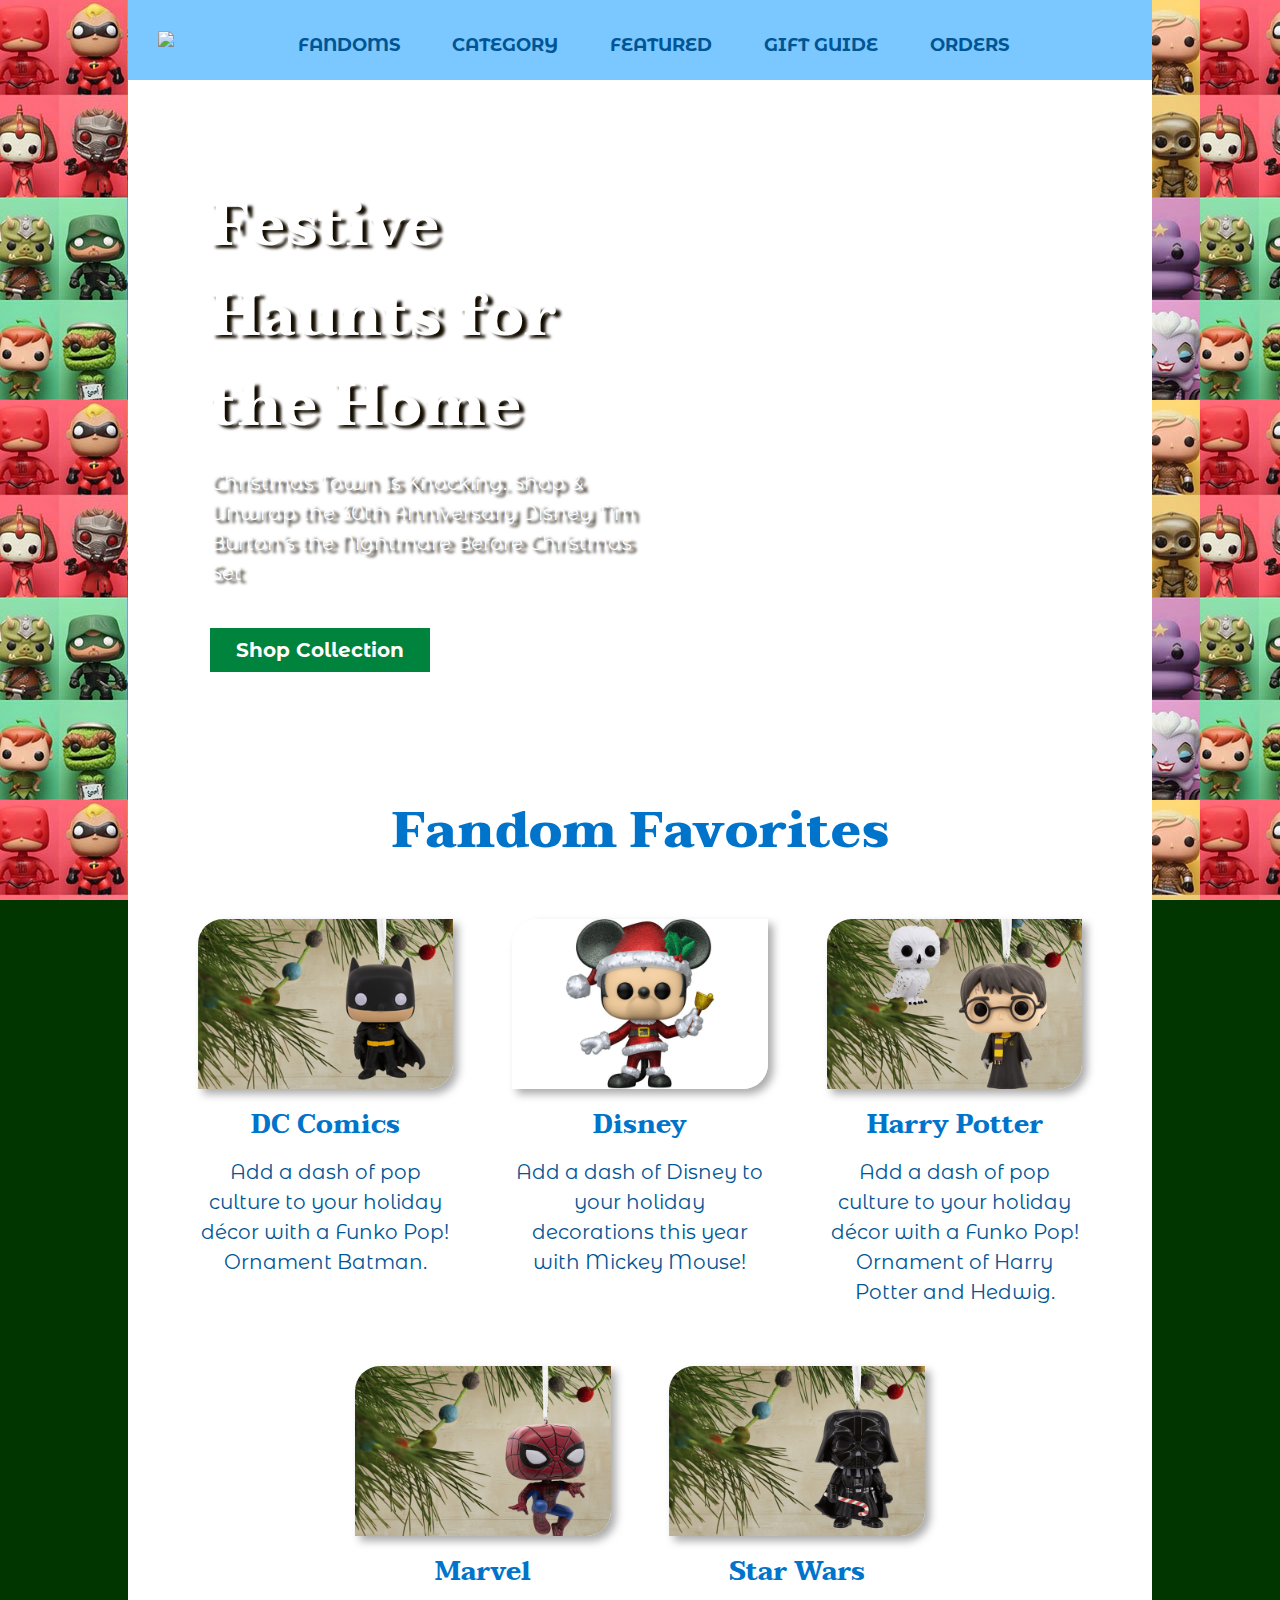
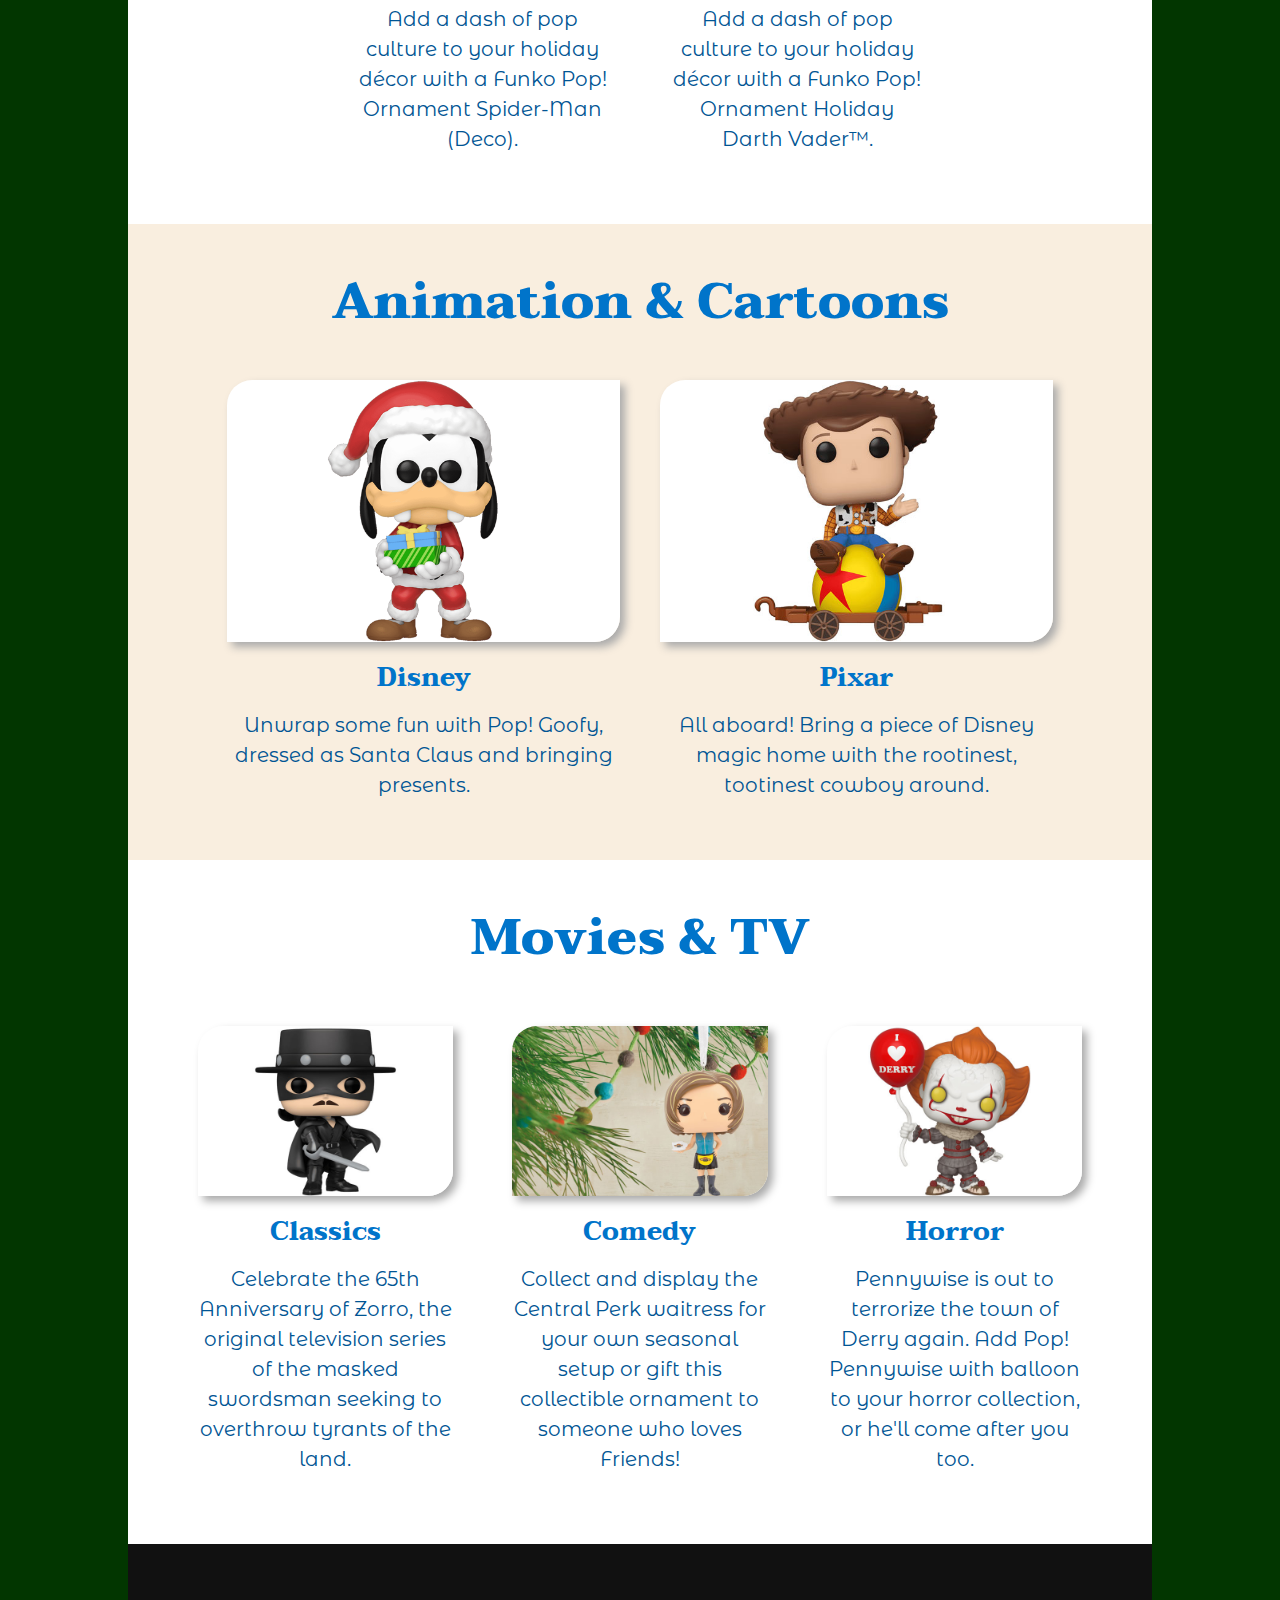
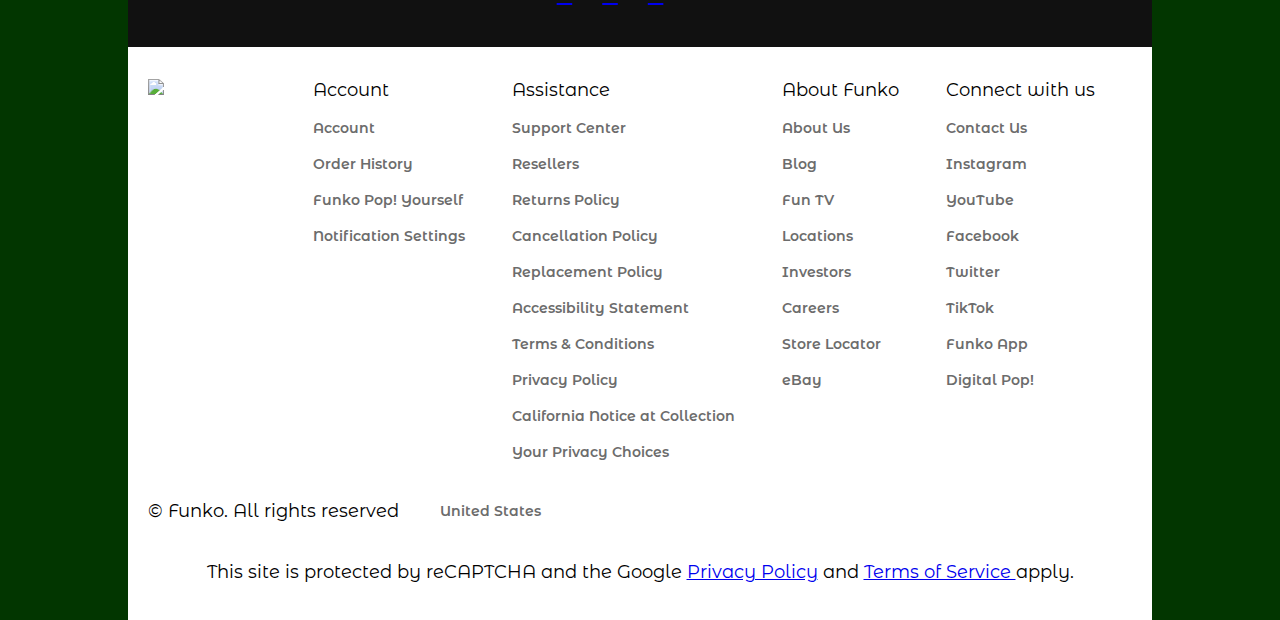
==== index.html @ 0932d0a9 "Hipervínculo N°02 - texto del footer - aplicación" ====
<!doctype html>
<html>
<head>
	<meta charset="utf-8">
	<title>EP03-Sanchez Rodriguez Raul</title>
	<link rel="stylesheet" type="text/css" href="style.css">
	<meta name="viewport" content="width=device-width,initial-scale=1">
	<link rel="preconnect" href="https://fonts.googleapis.com">
	<link rel="preconnect" href="https://fonts.gstatic.com" crossorigin>
	<link href="https://fonts.googleapis.com/css2?family=Taviraj:wght@100;200;300;400;500;600;700;800;900&display=swap" rel="stylesheet">
	<link href="https://fonts.googleapis.com/css2?family=Montserrat+Alternates:wght@100;200;300;400;500;600;700;800;900&display=swap" rel="stylesheet">
	<link rel="stylesheet" href="https://cdnjs.cloudflare.com/ajax/libs/font-awesome/4.7.0/css/font-awesome.min.css">
	<script src="https://kit.fontawesome.com/33e3caf9b6.js" crossorigin="anonymous"></script>
</head>
<body>
	<header>
		<a href="./index.html">	<img src="./img-ep03-editadas/logo-funko-blue-2.png"></a>
		<div class="topnav" id="myTopnav">
			<a href="index.html" class="enlace-header-options">Fandoms</a>
			<a href="carta.html" class="enlace-header-options">Category</a>
			<a href="servicios.html" class="enlace-header-options">Featured</a>
			<a href="nosotros.html" class="enlace-header-options">Gift Guide</a>
			<a href="contacto.html" class="enlace-header-options">Orders</a>
			<a href="javascript:void(0);" class="icon" onclick="myFunction()">
		    	<i class="fa fa-bars"></i>
			</a>
		</div>
	</header>
	<main>
		<section id="marketing-space">			
		</section>
		
		<section id="intro">
			<h1>Festive Haunts for the Home</h1>
			<p class="p-content">
				Christmas Town Is Knocking. Shop & Unwrap the 30th Anniversary Disney Tim Burton’s the Nightmare Before Christmas Set
			</p>
			<a href="#" class="boton">Shop Collection</a>
		</section>

		<section>
			<h2>Fandom Favorites</h2>
			<div class="container-01">
				<div>
					<img src="img-ep03-editadas/fandom-img-01.jpg">
					<a href="#" class="enlace-subtitulo"> 
						<h3>DC Comics</h3>
					</a>
					<p class="p-content">Add a dash of pop culture to your holiday décor with a Funko Pop! Ornament Batman.</p>
				</div>
				
				<div>
					<img src="img-ep03-editadas/fandom-img-02.jpg">
					<a href="#" class="enlace-subtitulo">
						<h3>Disney</h3>
					</a>
					<p class="p-content">Add a dash of Disney to your holiday decorations this year with Mickey Mouse!</p>
				</div>
				<div>
					<img src="img-ep03-editadas/fandom-img-03.jpg">
					<a href="#" class="enlace-subtitulo">
						<h3>Harry Potter</h3>
					</a>
					<p class="p-content">Add a dash of pop culture to your holiday décor with a Funko Pop! Ornament of Harry Potter and Hedwig.</p>
				</div>
				<div>
					<img src="img-ep03-editadas/fandom-img-04.jpg">
					<a href="#" class="enlace-subtitulo">
						<h3>Marvel</h3>
					</a>
					<p class="p-content">Add a dash of pop culture to your holiday décor with a Funko Pop! Ornament Spider-Man (Deco). </p>
				</div>
				<div>
					<img src="img-ep03-editadas/fandom-img-05.jpg">
					<a href="#" class="enlace-subtitulo">
						<h3>Star Wars</h3>
					</a>
					<p class="p-content">Add a dash of pop culture to your holiday décor with a Funko Pop! Ornament Holiday Darth Vader™. </p>
				</div>
			</div>
		</section>
		<section style="background: #F9EEDF;">
			<h2>Animation & Cartoons</h2>
			<div class="container-02">
				<div>
					<img src="img-ep03-editadas/fandom-img-06.png">
					<a href="#" class="enlace-subtitulo">
						<h3>Disney</h3>
					</a>
					<p class="p-content">Unwrap some fun with Pop! Goofy, dressed as Santa Claus and bringing presents.</p>
				</div>
				<div>
					<img src="img-ep03-editadas/fandom-img-07.jpg">
					<a href="#" class="enlace-subtitulo">
						<h3>Pixar</h3>
					</a>
					<p class="p-content">All aboard! Bring a piece of Disney magic home with the rootinest, tootinest cowboy around.</p>
				</div>
			</div>
		</section>
		<section>
			<h2>Movies & TV</h2>
			<div class="container-01">
				<div>
					<img src="img-ep03-editadas/fandom-img-08.jpg">
					<a href="#" class="enlace-subtitulo">
						<h3>Classics</h3>
					</a>
					<p class="p-content">Celebrate the 65th Anniversary of Zorro, the original television series of the masked swordsman seeking to overthrow tyrants of the land.</p>
				</div>
				<div>
					<img src="img-ep03-editadas/fandom-img-09.jpg">
					<a href="#" class="enlace-subtitulo">
						<h3>Comedy</h3>
					</a>
					<p class="p-content">Collect and display the Central Perk waitress for your own seasonal setup or gift this collectible ornament to someone who loves Friends!</p>
				</div>
				<div>
					<img src="img-ep03-editadas/fandom-img-10.jpg">
					<a href="#" class="enlace-subtitulo">
						<h3>Horror</h3>
					</a>
					<p class="p-content">Pennywise is out to terrorize the town of Derry again. Add Pop! Pennywise with balloon to your horror collection, or he'll come after you too.</p>
				</div>
			</div>
		</section>
	</main>
	<i class="fa-brands fa-square-whatsapp fa-2xl enlace-icono" style="color: #0affa1;"></i>

	<footer>
		<section id="footer-up">
			<div>
				<a href="#">
					<i class="fa-brands fa-instagram"></i>
				</a>
				<a href="#">
					<i class="fa-brands fa-youtube"></i>
				</a>
				<a href="#">
					<i class="fa-brands fa-facebook-f"></i>
				</a>
				<a href="#">
					<i class="fa-brands fa-x-twitter"></i>
				</a>
				<a href="#">
					<i class="fa-brands fa-tiktok"></i>
				</a>
			</div>
		</section>

		<section id="footer-down">
			<div id="footer-down-one">
				<a href="./index.html">	<img src="./img-ep03-editadas/logo-funko-blue-2.png"></a>
			</div>

			<div id="footer-down-two">
				<div>
					<p>Account</p>
					<a href="#" class="enlace-footer">Account</a>
					<a href="#" class="enlace-footer">Order History</a>
					<a href="#" class="enlace-footer">Funko Pop! Yourself</a>
					<a href="#" class="enlace-footer">Notification Settings</a>
				</div>
				<div>
					<p>Assistance</p>
					<a href="#" class="enlace-footer">Support Center</a>
					<a href="#" class="enlace-footer">Resellers</a>
					<a href="#" class="enlace-footer">Returns Policy</a>
					<a href="#" class="enlace-footer">Cancellation Policy</a>
					<a href="#" class="enlace-footer">Replacement Policy</a>
					<a href="#" class="enlace-footer">Accessibility Statement</a>
					<a href="#" class="enlace-footer">Terms & Conditions</a>
					<a href="#" class="enlace-footer">Privacy Policy</a>
					<a href="#" class="enlace-footer">California Notice at Collection</a>
					<a href="#" class="enlace-footer">Your Privacy Choices</a>
				</div>
				<div>
					<p>About Funko</p>
					<a href="#" class="enlace-footer">About Us</a>
					<a href="#" class="enlace-footer">Blog</a>
					<a href="#" class="enlace-footer">Fun TV</a>
					<a href="#" class="enlace-footer">Locations</a>
					<a href="#" class="enlace-footer">Investors</a>
					<a href="#" class="enlace-footer">Careers</a>
					<a href="#" class="enlace-footer">Store Locator</a>
					<a href="#" class="enlace-footer">eBay</a>
				</div>
				<div>
					<p>Connect with us</p>
					<a href="#" class="enlace-footer">Contact Us</a>
					<a href="#" class="enlace-footer">Instagram</a>
					<a href="#" class="enlace-footer">YouTube</a>
					<a href="#" class="enlace-footer">Facebook</a>
					<a href="#" class="enlace-footer">Twitter</a>
					<a href="#" class="enlace-footer">TikTok</a>
					<a href="#" class="enlace-footer">Funko App</a>
					<a href="#" class="enlace-footer">Digital Pop!</a>
				</div>
			</div>

			<div id="footer-down-three">
				<p>© Funko. All rights reserved</p>
				<div>
					<i class="fa-solid fa-globe"></i>
					<a href="#" class="enlace-footer">United States</a>
				</div>
			</div>

			<div id="footer-down-four">
				<p>This site is protected by reCAPTCHA and the Google 
					<a href="#">Privacy Policy</a>
					 and 
					 <a href="#">Terms of Service </a>
					 apply.</p>
			</div>	
		</section>
	</footer>

	<!-- JS PARA MENU SUPERIOR -->
	<script type="text/javascript">
		function myFunction() {
  			var x = document.getElementById("myTopnav");
  			if (x.className === "topnav") {
    			x.className += " responsive";
  			} else {
    		x.className = "topnav";
  			}
		}
	</script>
</body>
</html>
---- style.css ----
/* == VARIABLES COLORES == */
:root {
	--main-color:#0074CA;
	--main-color-light:#7BC7FF;
	--main-color-hard:#005594;
	--secondary-color:#fff;
	--tertiary-color:#111111;
	--gray-color-light:#F3F3F7;
	--gray-color-hard:#6C6C6C;
}

* {
	margin: 0;
	padding: 0;
}
body {
	background: url(./img-ep03-editadas/back-3.jpg) #023600 fixed;
}

/* == ESTRUCTURA == */
header {
	width: 80%;
	height: auto;
	margin: 0 auto;
	/*padding: 1% 0;*/
	background-color:var(--main-color-light);
	/*display: flex;
	flex-direction: row;
	justify-content: space-between;
	align-items: center;*/
	display: grid;
	grid-template-columns: repeat(3,auto);
	grid-auto-rows: 80px;
	position: sticky;
	top: 0;
	z-index: 1000;
}
header img { 
	width: 130px;
}

header>a{ 
	margin: 1% 30px;
	align-self: center;
}
main {
	width: 80%;
	height: 100%;
	overflow: hidden;
	margin: 0 auto;
	background-color: #FFFFFF;
}

/* == FOOTER == */

footer {
	width: 80%;
	height: auto;
	margin: 0 auto;
	/*padding: 1% 0;*/
	background-color: #201500;
	display: grid;
	grid-template-columns: auto;
	grid-template-rows: repeat(2,auto);
}

footer section:nth-child(2) img{
	width: 150px;
}

#footer-up{
	width: 100%;
	background: var(--tertiary-color);
	display: flex;
	justify-content: center;
	padding: 40px 0;
	box-sizing: border-box;
}

#footer-up div{
	display: flex;
	column-gap: 30px;
}

#footer-down{
	box-sizing: border-box;
	width: 100%;
	padding: 30px 20px 35px;
	display: grid;
	grid-template-columns: repeat(2, auto);
	grid-template-rows: repeat(3, auto);
	grid-template-areas: 
		"footer-up-left 			footer-up-right"
		"footer-middle 				footer-middle"
		"footer-down	 			footer-down"
	;
	row-gap: 35px;
}

#footer-down-one{
	grid-area: footer-up-left;
}

#footer-down-two{
	grid-area: footer-up-right;
	display: grid;
	grid-template-columns: repeat(4, auto);
	column-gap: 10px;
}

#footer-down-three{
	grid-area: footer-middle ;
	display: flex;
	column-gap: 20px;
}

#footer-down-four{
	grid-area: footer-down;
	display: flex;
	justify-content: center;
}

#footer-down-two >  div{
	display: flex;
	flex-direction: column;
	align-items: flex-start;
	row-gap: 15px;
}

#footer-down-three > div{
	display: flex;
	column-gap: 5px;
	align-items: center;
}


/* == FIN DEL FOOTER == */


section {
	width: 96%;
	height: 100%;
	overflow: hidden;
	margin: 0 auto;
	background-color: #FFFFFF;
	padding: 4% 2%;
}
section h2 {
	margin-bottom: 20px;
	text-align: center;
}
section h3 {
	text-align: center;
	margin: 12px 0;

}
section p {
	text-align: center;
	font-size: 0.9rem;
	line-height: 1.3rem;
}

#marketing-space{
	padding: 30px;
}

/* ==  MENU SUPERIOR == */
	/* Add a black background color to the top navigation */
	.topnav {
		overflow: hidden;
		margin: 0 30px;
		display: flex;
		column-gap: 20px;
	}
	/* Style the links inside the navigation bar */
	
	/*
	.topnav a {
		float: left;
		display: block;
		color: rgb(56, 56, 66);
		font-family: 'Montserrat Alternates', sans-serif;
		font-weight: 700;
		text-align: center;
		padding: 14px 16px;
		text-decoration: none;
		font-size: 0.9rem;
	}
	*/
	/* Change the color of links on hover */
	/*
	.topnav a:hover {
		color: #7a5000;
	}*/

	/* Add an active class to highlight the current page */
	.topnav a.active {
		background-color: #04AA6D;
		color: white;
	}
	/* Hide the link that should open and close the topnav on small screens */
	.topnav .icon {
		display: none;
	}
	/* When the screen is less than 768 pixels wide, hide all links, except for the first one ("Home"). Show the link that contains should open and close the topnav (.icon) */
	@media screen and (max-width: 768px) {
		.topnav {
			width: 100%;
			background-color: #d6be77;
		}
		.topnav a:not(:first-child) {
	  		display: none;
		}
		.topnav a.icon {
	    	float: right;
	    	display: block;
	  	}
	}
	/* The "responsive" class is added to the topnav with JavaScript when the user clicks on the icon. This class makes the topnav look good on small screens (display the links vertically instead of horizontally) */
	@media screen and (max-width: 768px) {
		.topnav.responsive {
	  		position: relative;
	  	}
	  	.topnav.responsive a.icon {
	    	position: absolute;
	    	right: 0;
	    	top: 0;
	  	}
	  	.topnav.responsive a {
	    	float: none;
	    	display: block;
	    	text-align: left;
	  	}
	}
/* == FIN DE MENU SUPERIOR == */

/* == HIPERVÍNCULOS == */

.enlace-subtitulo{
	text-decoration: none;
	color: var(--main-color);
}

.enlace-subtitulo:hover{
	color: var(--tertiary-color);
	text-decoration: underline;
}

.enlace-footer{
	color: var(--gray-color-hard);
	text-decoration: none;
	font-family: 'Montserrat Alternates', sans-serif;
	font-weight: 600;
	font-size: 0.7rem;
	line-height: 1.05rem;
}

.enlace-footer:hover{
	text-decoration: underline var(--gray-color-hard);
}

.enlace-header-options{
	text-transform: uppercase;
	color: var(--main-color-hard);
	font-family: 'Montserrat Alternates', sans-serif;
	font-weight: 700;
	text-align: center;
	/*padding: 14px 16px;*/
	text-decoration: none;
	font-size: 0.9rem;
	padding: 20px 16px 24px 16px;
	align-self: end;
}

.enlace-header-options:hover{
	background-color: var(--main-color-hard);
	color:var(--secondary-color);

}




/* == SLIDE == */
#intro {
	display: flex;
	flex-direction: column;
	flex-wrap: wrap;
	justify-content: center;
	align-items: flex-start;
	background: url(./img-ep03-editadas/background-img-01.jpg) no-repeat center ;
	background-size: cover;
	padding: 4% 8%;
	min-height: 300px;
	width: 84%;
	animation-name: animacion-intro;
	animation-duration: 300ms;
	animation-timing-function: ease;
}
@keyframes animacion-intro {
	from {
		filter: opacity(0%);
		transform: translateY(-200px);
	}
	to {
		filter: opacity(100%);
		transform: translateY(0);
	}
}
#intro h1 {
	padding-bottom: 2%;
	width: 50%;
	color: #fff;
	text-shadow: 5px 3px 3px #140d00;
}
#intro p {
	text-align: left;
	width: 50%;
	color: #fff;
	text-shadow: 5px 3px 3px #140d00;
}
#fondo-titular {
	display: flex;
	flex-direction: column;
	flex-wrap: wrap;
	justify-content: center;
	align-items: flex-start;
	background: url(img-ep03-editadas/background-img-07.jpg) no-repeat center;
	background-size: cover;
	padding: 4% 8%;
	width: 84%;
}
/* == BOTONES == */
a.boton {
	color: #fff;
	background: #00833D;
	font-family: 'Montserrat Alternates', sans-serif;
	font-weight: 700;
	text-align: center;
	padding: 14px 16px;
	text-decoration: none;
	font-size: 1rem;
	display: inline-block;
	margin: 40px 0;
	padding: 10px 26px;
	transition-property: all;
	transition-duration: 300ms;
	transition-timing-function: ease;
}
a.boton:hover {
	color: #00833D;
	background: #000;
}
/* == CONTENEDORES FLEX == */
.container-01, .container-02 {
	display: flex;
	flex-direction: row;
	flex-wrap: wrap;
	justify-content: center;
	width: 100%;
	height: auto;	
}
.container-01 > div {
	width: 26%;
	margin: 2%;
	padding: 1%;
}
.container-02 > div {
	width: 40%;
	margin: 1%;
	padding: 1%;
}
/* == TIPOGRAFÍAS == */
:root {
	font-size: 20px; /* MEDIDA BASE: 20px = 1rem */
}

/*
Encabezados:
font-family: 'Taviraj', serif;

Párrafos:
font-family: 'Montserrat Alternates', sans-serif;
*/

@font-face {
	font-family: miFuente01;
	src: url(fonts/AbrilFatface-Regular.ttf);
}

h1, h2, h3{
	font-family: 'Taviraj', serif;
}

h1 {
	color: var(--main-color-light);
	font-size: 3rem;
	line-height: 4.5rem;
	text-shadow: 3px 2px 20px var(--main-color-hard);
}
h2 {
	color:var(--main-color);
	font-weight: 900;
	font-size: 2.5rem;
	line-height: 3.75rem;
}
h3 {
	font-weight: 700;
	font-size: 1.3rem;
	line-height: 1.95rem;
}


p{
	font-family: 'Montserrat Alternates', sans-serif;
}

.p-content {
	color:var(--main-color-hard);
	font-weight: 300;
	font-size: 1rem;
	line-height: 1.5rem;
	font-weight: 400;
}

.p-footer {
	color: var(--main-color-light);
	font-size: 0.8rem;
	line-height: 1.2rem;
}


/* == IMAGENES == */
.container-01 > div img, .container-02 > div img {
	width: 100%;
	box-shadow: 5px 5px 8px rgb(170, 170, 170);
	border-radius: 25px 0;
}
/* == ICONOS == */
.enlace-icono {
	position: fixed;
	bottom: 140px;
	right: 15px;
}
/* == VIDEO == */
.container-02 video {
	width: 84%;
}
.container {
	position: relative;
	overflow: hidden;
	width: 100%;
	padding-top: 56.25%; /* 16:9 Aspect Ratio (divide 9 by 16 = 0.5625) */
 }
 /* Then style the iframe to fit in the container div with full height and width */
 .responsive-iframe {
	position: absolute;
	top: 0;
	left: 0;
	bottom: 0;
	right: 0;
	width: 84%;
	height: 84%;
	border: 0;
	margin: 0 auto;
 }
/* == MEDIA QUERIES TABLET == */
@media screen and (max-width:768px) {

	header, main, footer {
		width: 100%;
	}
	footer {
		padding: 3% 0;
	}
	header {
		flex-direction: column;
		padding: 0;
	}
	header img {
		padding: 20px 0;
	}
	#intro {
		align-items: center;
		background: url(images/pexels-rachel-claire-5865282-main.jpg) no-repeat bottom center;
		padding-top: 200px;
	}
	#intro h1 {
		text-align: center;
		width: 100%;
	}
	#intro p {
		text-align: center;
		width: 80%;
	}
	.container-01 > div, .container-02 > div {
		width: 40%;
		border: none;
	}

}
/* == MEDIA QUERIES MOVILES == */
@media screen and (max-width:428px) {

	header, main, footer {
		width: 100%;
	}
	footer {
		padding: 3% 0;
	}
	header {
		flex-direction: column;
		padding: 0;
	}
	header img {
		padding: 20px 0;
	}
	.container-01, .container-02 {
		flex-direction: column;
		align-items: center;
	}
	.container-01 > div, .container-02 > div {
		width: 90%;
		border: none;
	}
	h1 {
		font-size: 2.2rem;
		line-height: 2.6rem;
		text-align: center;
	}
	h2 {
		padding: 3% 0;
		text-align: center;
		line-height: 3.2rem;
	}
	#fondo-titular {
		align-items: center;
	}

}
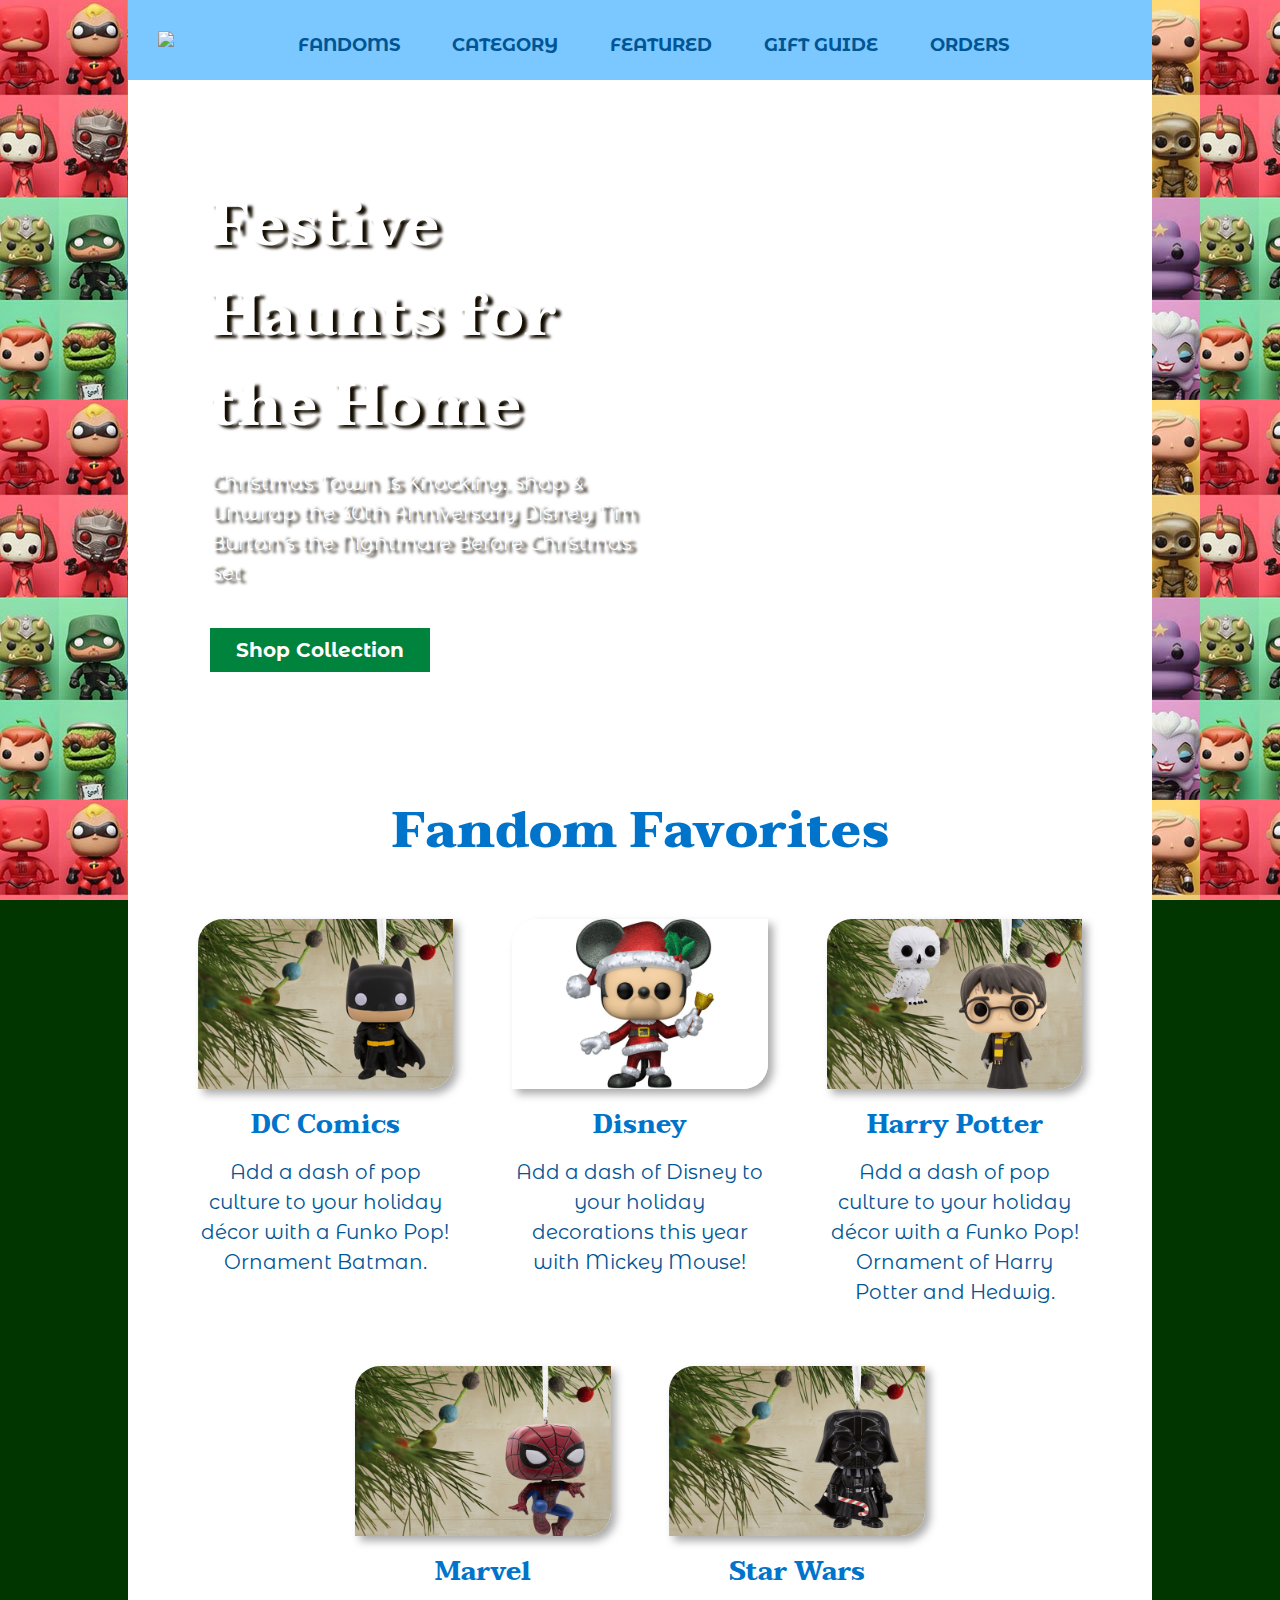
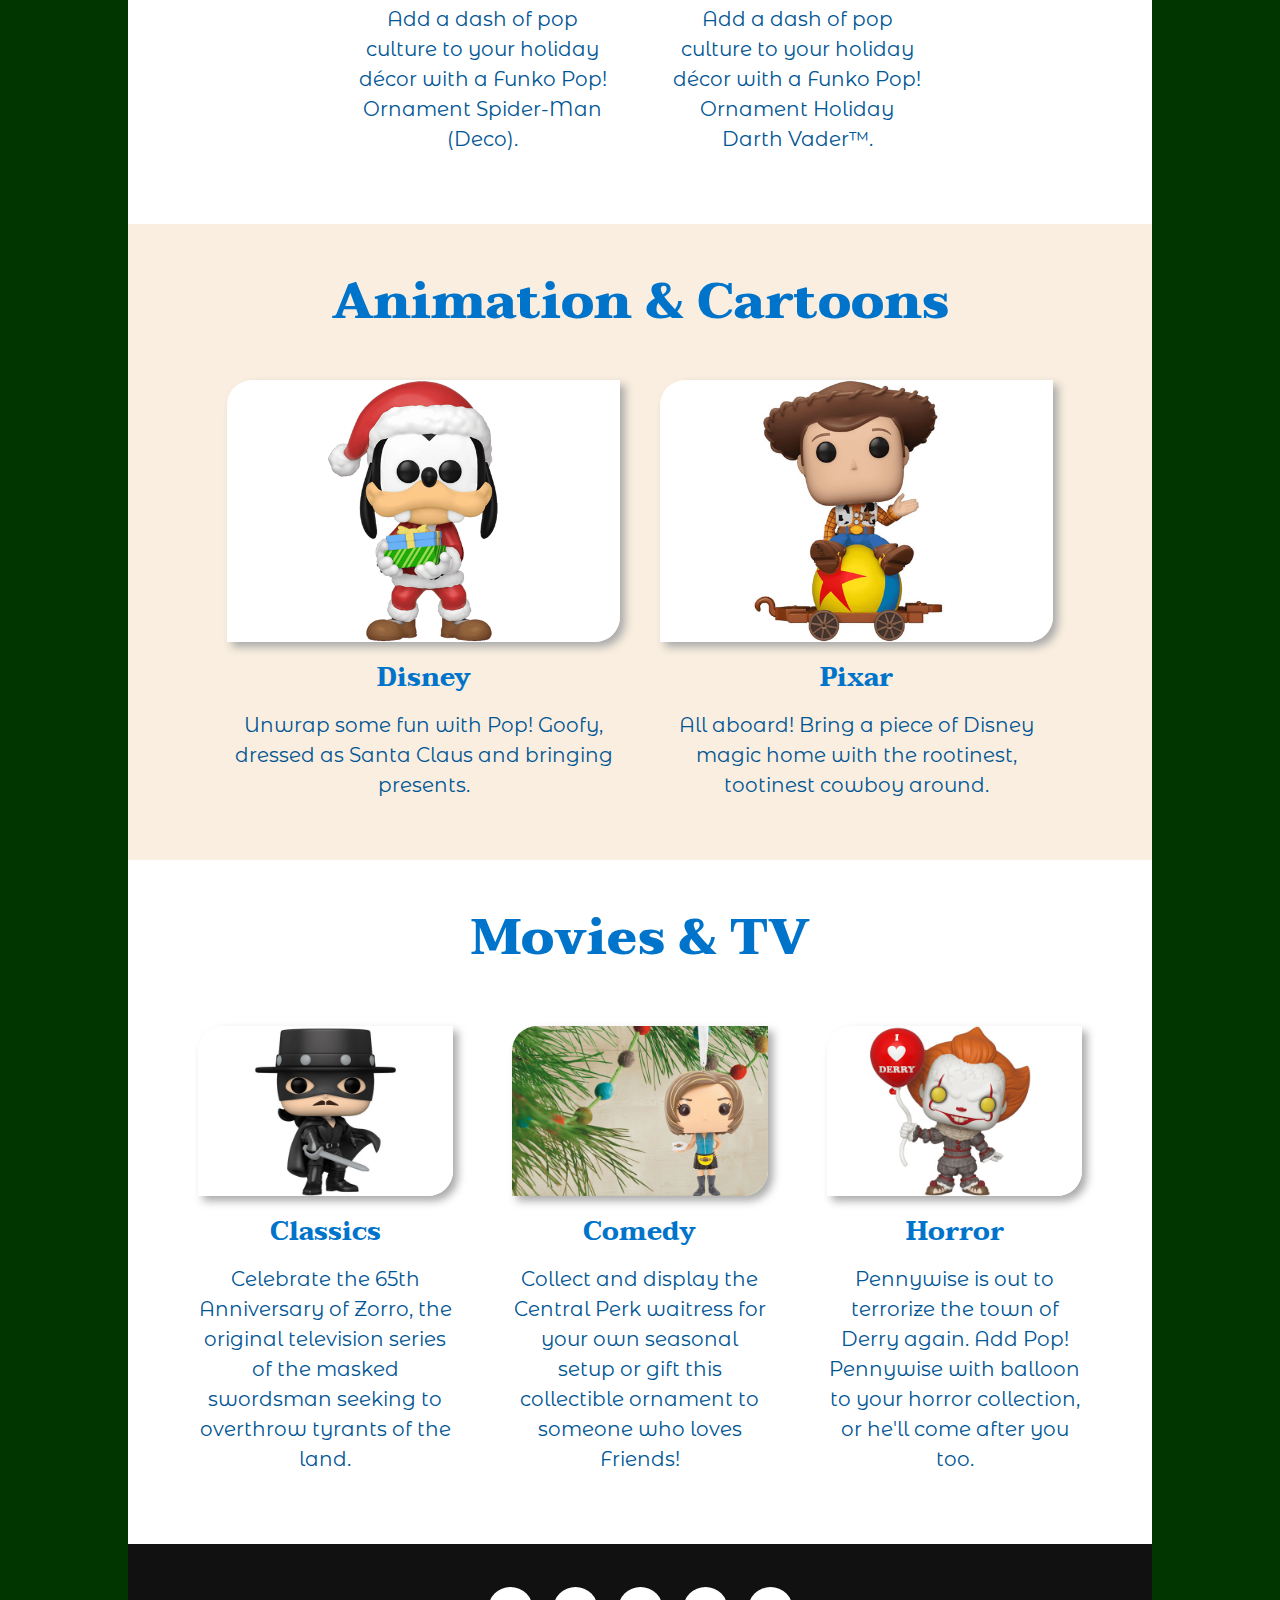
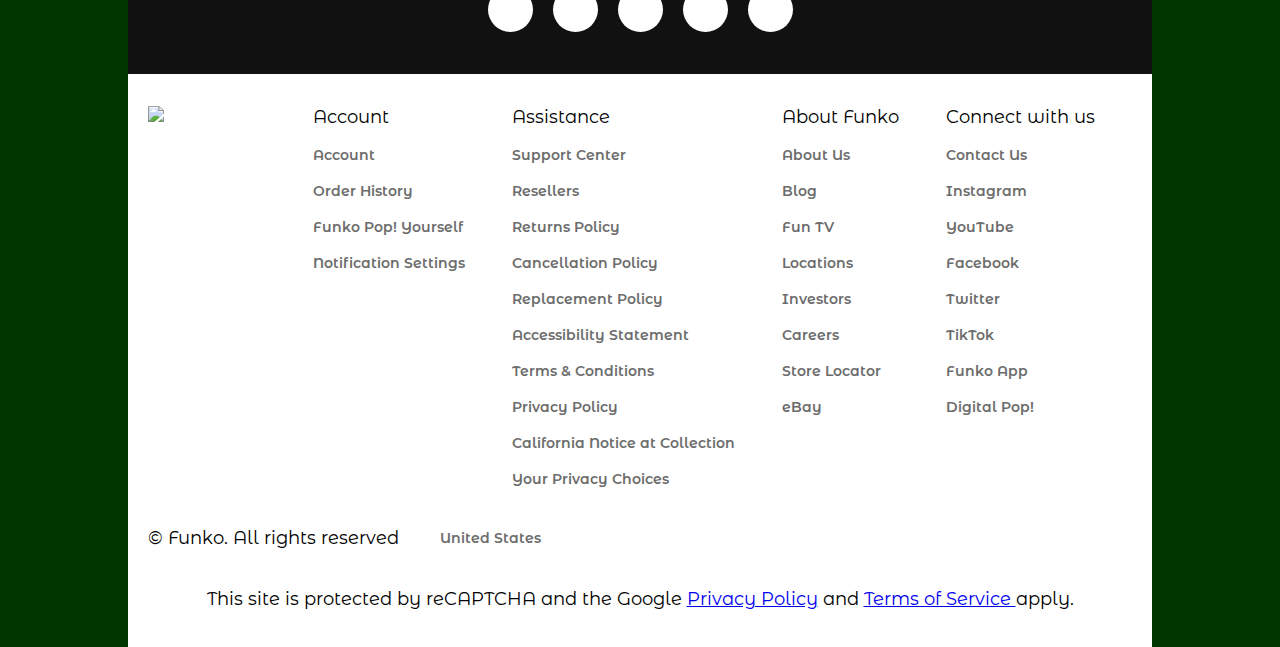
==== commit f682ae5a: "Hipervínculo N° 04 - íconos del footer" ====
--- a/index.html
+++ b/index.html
@@ -130,21 +130,35 @@
 	<footer>
 		<section id="footer-up">
 			<div>
-				<a href="#">
-					<i class="fa-brands fa-instagram"></i>
-				</a>
-				<a href="#">
-					<i class="fa-brands fa-youtube"></i>
-				</a>
-				<a href="#">
-					<i class="fa-brands fa-facebook-f"></i>
-				</a>
-				<a href="#">
-					<i class="fa-brands fa-x-twitter"></i>
-				</a>
-				<a href="#">
-					<i class="fa-brands fa-tiktok"></i>
-				</a>
+				<div>
+					<a href="#" class="enlace-icon-media">
+						<i class="fa-brands fa-instagram"></i>
+					</a>
+				</div>
+
+				<div>
+					<a href="#" class="enlace-icon-media">
+						<i class="fa-brands fa-youtube"></i>
+					</a>
+				</div>
+
+				<div>
+					<a href="#" class="enlace-icon-media">
+						<i class="fa-brands fa-facebook-f"></i>
+					</a>
+				</div>
+
+				<div>
+					<a href="#" class="enlace-icon-media">
+						<i class="fa-brands fa-x-twitter"></i>
+					</a>
+				</div>
+
+				<div>
+					<a href="#" class="enlace-icon-media">
+						<i class="fa-brands fa-tiktok"></i>
+					</a>
+				</div>
 			</div>
 		</section>
 
--- a/style.css
+++ b/style.css
@@ -78,8 +78,16 @@
 }
 
 #footer-up div{
-	display: flex;
-	column-gap: 30px;
+	box-sizing: border-box;
+	display: flex;
+	column-gap: 15px;
+}
+
+#footer-up > div > div{
+	width: 50px;
+	height: 50px;
+	justify-content: center;
+	align-items: center;
 }
 
 #footer-down{
@@ -278,6 +286,25 @@
 
 }
 
+.enlace-icon-media{
+	font-size: 1.2rem;
+	color: var(--tertiary-color);
+	background: var(--secondary-color);
+	border-radius: 50%;
+	width: 45px;
+	height: 45px;
+	display: flex;
+	text-decoration: none;
+	justify-content: center;
+	align-items: center;
+}
+
+.enlace-icon-media:hover{
+	font-size: 1.3rem;
+	color: var(--main-color);
+	width: 48px;
+	height: 48px;
+}
 
 
 
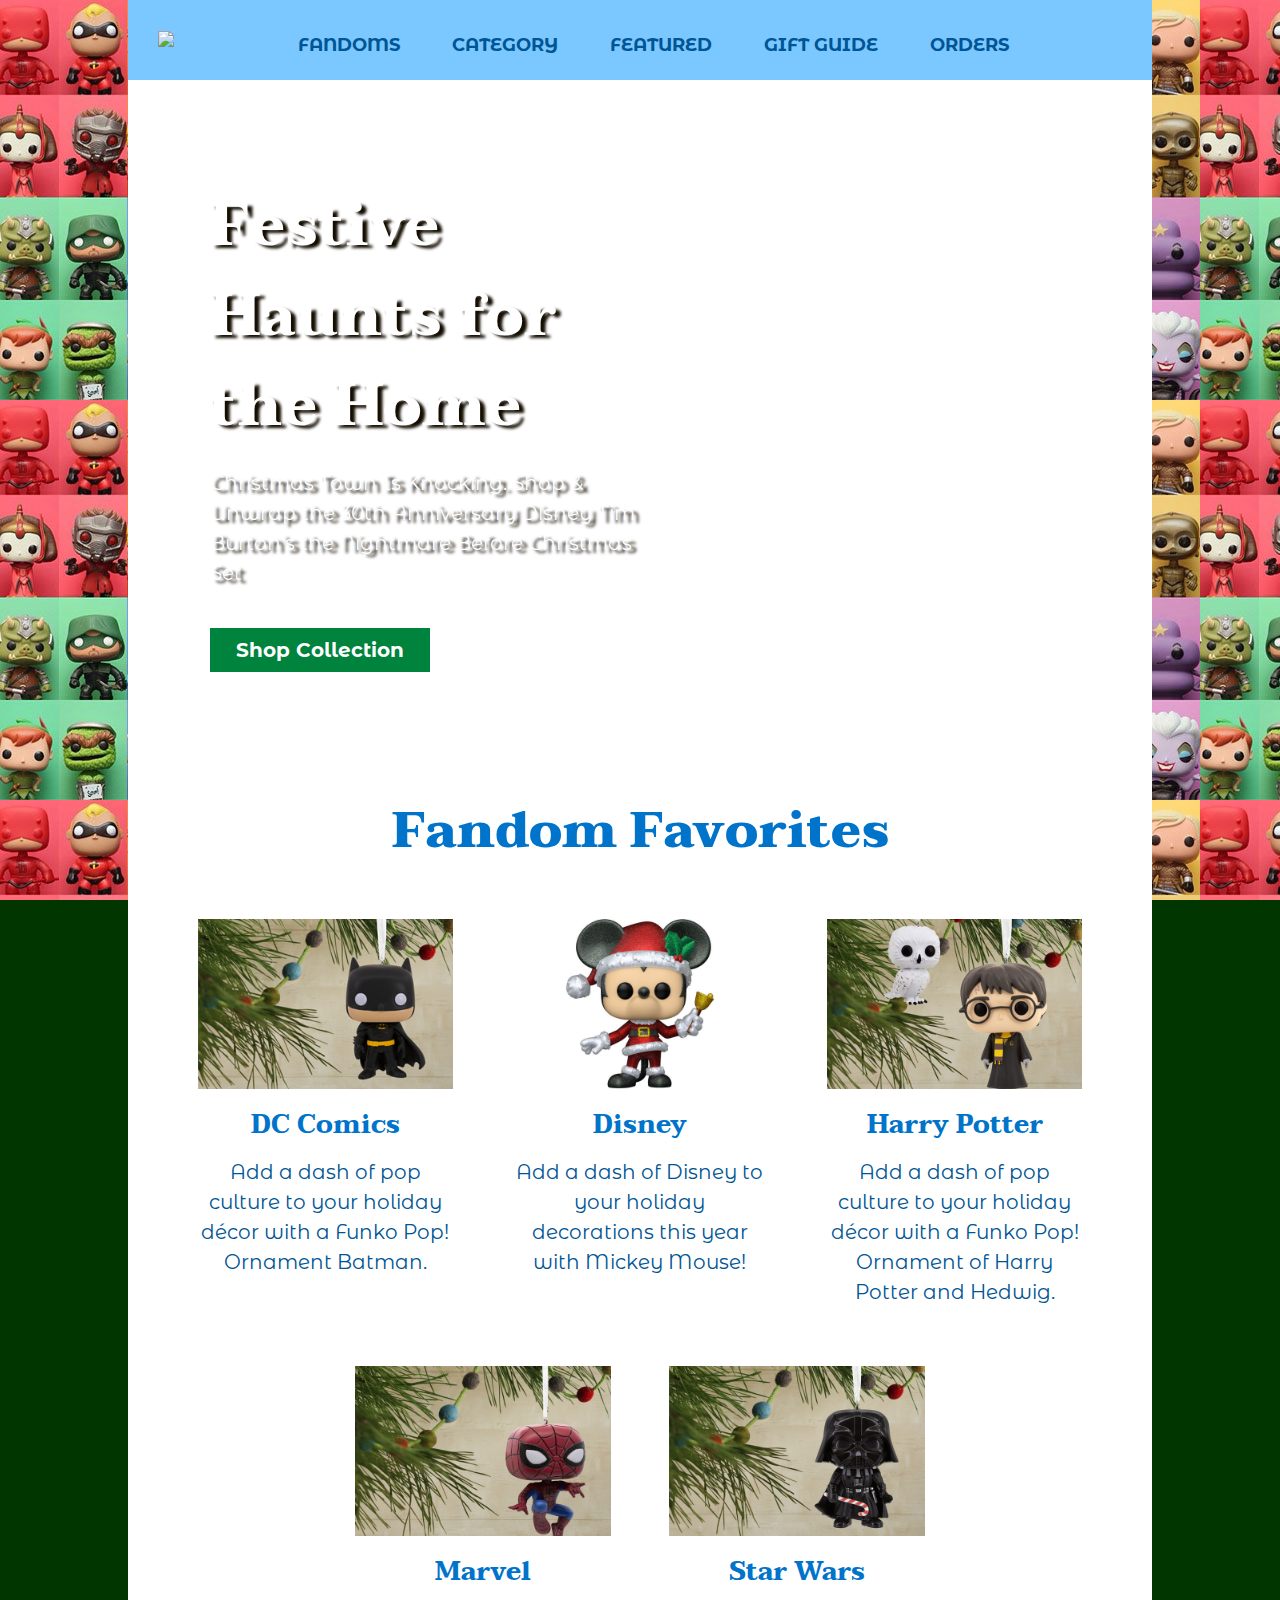
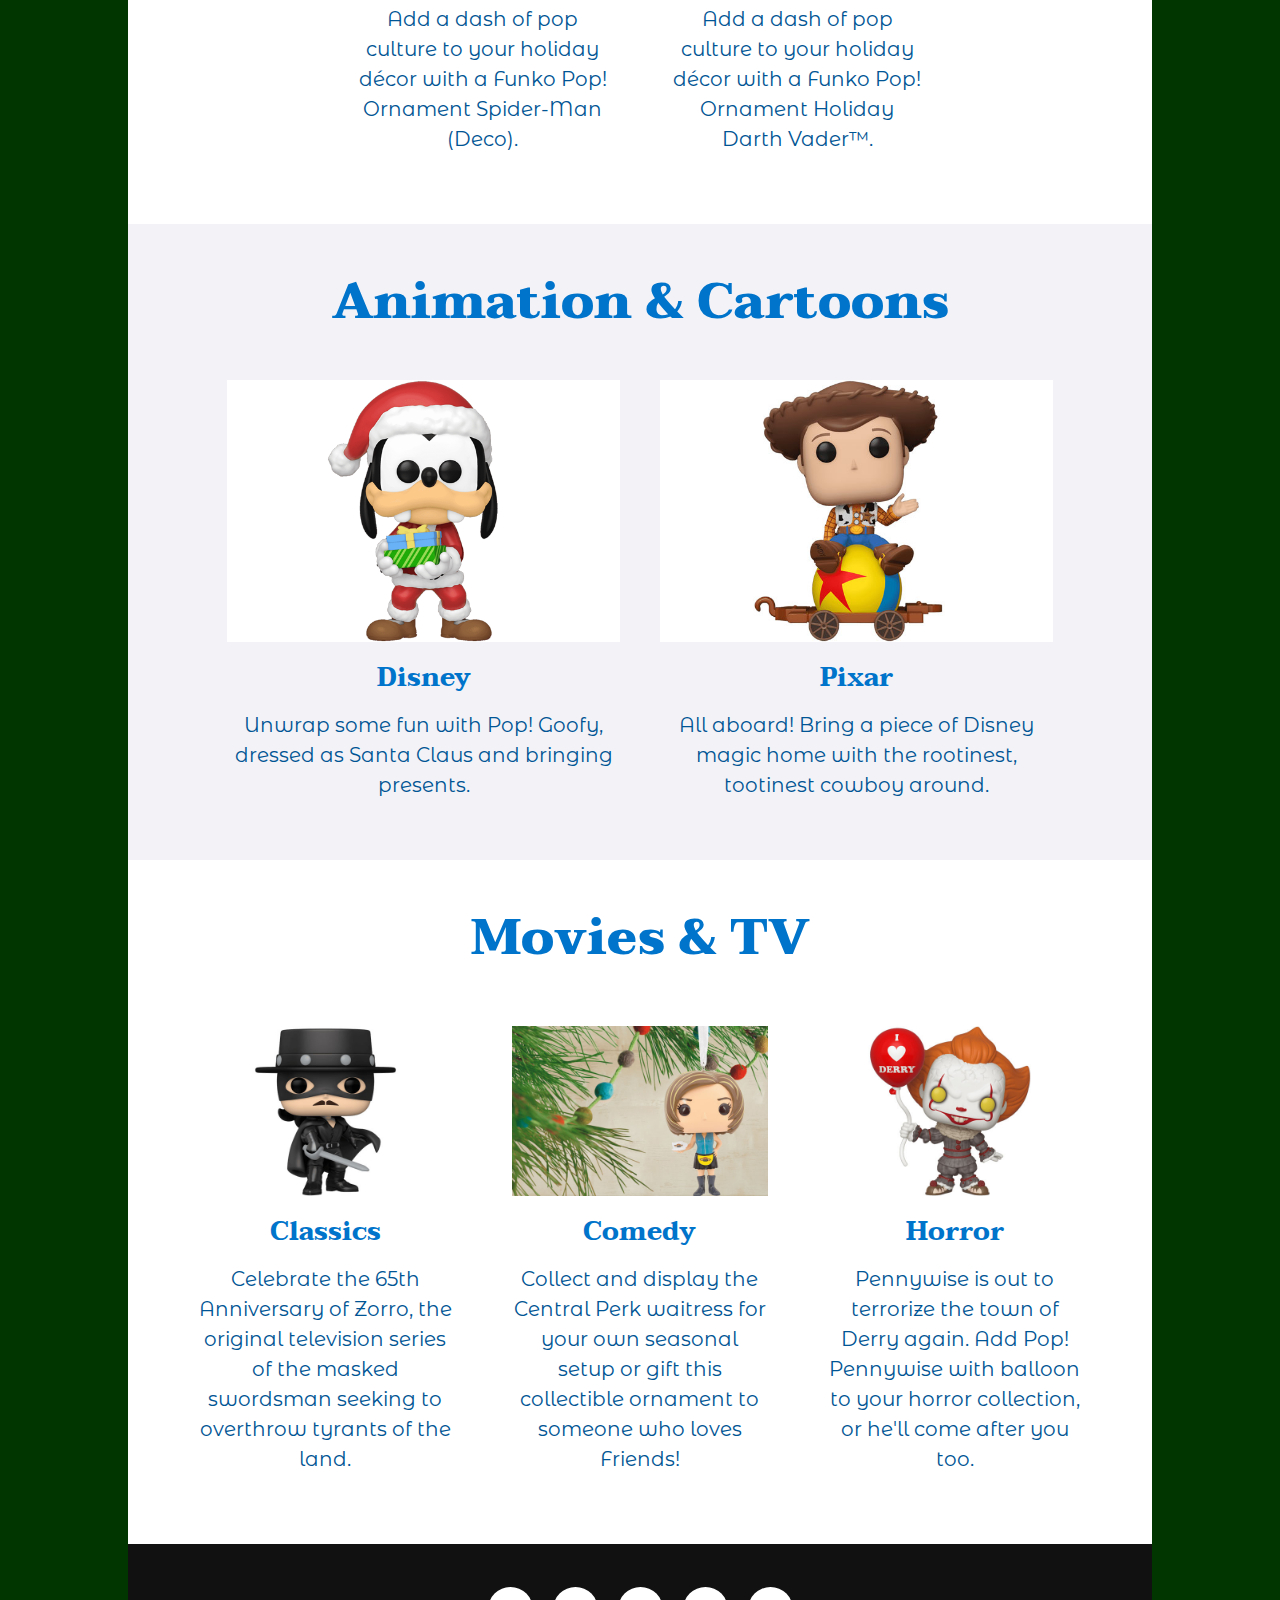
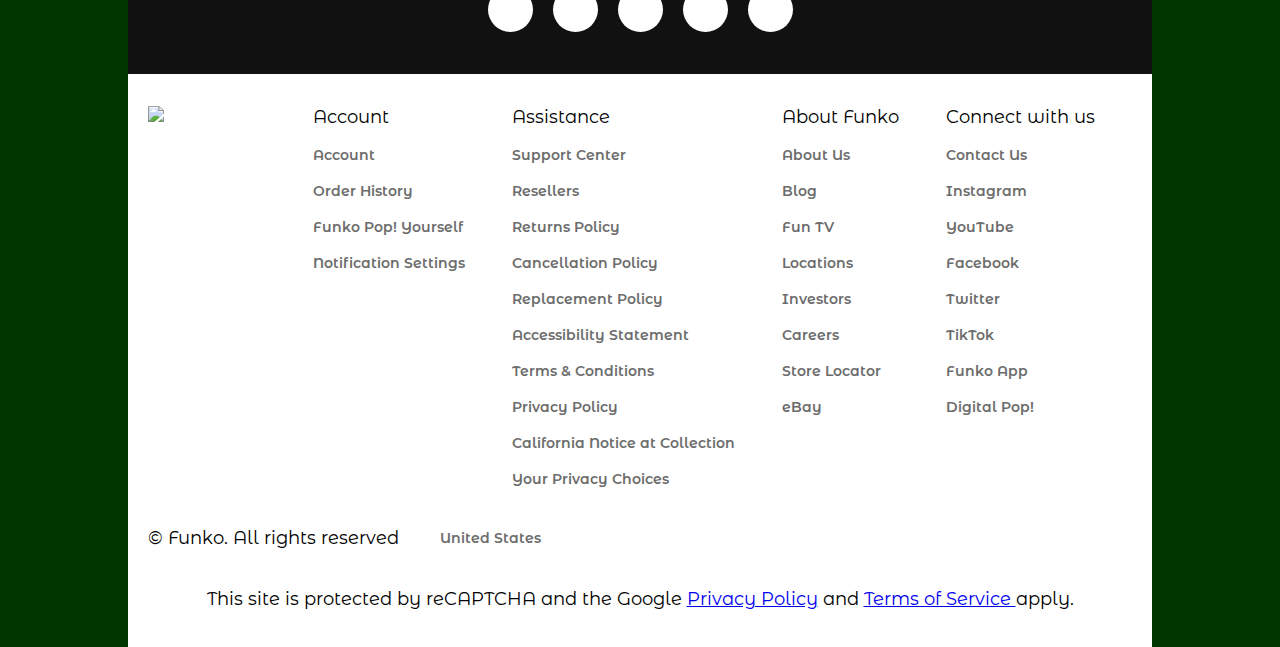
==== commit 10015188: "Hipervínculo de imágenes N° 01 - Imágenes de productos" ====
--- a/index.html
+++ b/index.html
@@ -42,7 +42,7 @@
 			<h2>Fandom Favorites</h2>
 			<div class="container-01">
 				<div>
-					<img src="img-ep03-editadas/fandom-img-01.jpg">
+					<a href="#" class="enlace-img-products"><img src="img-ep03-editadas/fandom-img-01.jpg"></a>
 					<a href="#" class="enlace-subtitulo"> 
 						<h3>DC Comics</h3>
 					</a>
@@ -50,28 +50,28 @@
 				</div>
 				
 				<div>
-					<img src="img-ep03-editadas/fandom-img-02.jpg">
+					<a href="#" class="enlace-img-products"><img src="img-ep03-editadas/fandom-img-02.jpg"></a>
 					<a href="#" class="enlace-subtitulo">
 						<h3>Disney</h3>
 					</a>
 					<p class="p-content">Add a dash of Disney to your holiday decorations this year with Mickey Mouse!</p>
 				</div>
 				<div>
-					<img src="img-ep03-editadas/fandom-img-03.jpg">
+					<a href="#" class="enlace-img-products"><img src="img-ep03-editadas/fandom-img-03.jpg"></a>
 					<a href="#" class="enlace-subtitulo">
 						<h3>Harry Potter</h3>
 					</a>
 					<p class="p-content">Add a dash of pop culture to your holiday décor with a Funko Pop! Ornament of Harry Potter and Hedwig.</p>
 				</div>
 				<div>
-					<img src="img-ep03-editadas/fandom-img-04.jpg">
+					<a href="#" class="enlace-img-products"><img src="img-ep03-editadas/fandom-img-04.jpg"></a>
 					<a href="#" class="enlace-subtitulo">
 						<h3>Marvel</h3>
 					</a>
 					<p class="p-content">Add a dash of pop culture to your holiday décor with a Funko Pop! Ornament Spider-Man (Deco). </p>
 				</div>
 				<div>
-					<img src="img-ep03-editadas/fandom-img-05.jpg">
+					<a href="#" class="enlace-img-products"><img src="img-ep03-editadas/fandom-img-05.jpg"></a>
 					<a href="#" class="enlace-subtitulo">
 						<h3>Star Wars</h3>
 					</a>
@@ -79,18 +79,18 @@
 				</div>
 			</div>
 		</section>
-		<section style="background: #F9EEDF;">
+		<section style="background: #F3F3F7;">
 			<h2>Animation & Cartoons</h2>
 			<div class="container-02">
 				<div>
-					<img src="img-ep03-editadas/fandom-img-06.png">
+					<a href="#" class="enlace-img-products"><img src="img-ep03-editadas/fandom-img-06.png"></a>
 					<a href="#" class="enlace-subtitulo">
 						<h3>Disney</h3>
 					</a>
 					<p class="p-content">Unwrap some fun with Pop! Goofy, dressed as Santa Claus and bringing presents.</p>
 				</div>
 				<div>
-					<img src="img-ep03-editadas/fandom-img-07.jpg">
+					<a href="#" class="enlace-img-products"><img src="img-ep03-editadas/fandom-img-07.jpg"></a>
 					<a href="#" class="enlace-subtitulo">
 						<h3>Pixar</h3>
 					</a>
@@ -102,21 +102,21 @@
 			<h2>Movies & TV</h2>
 			<div class="container-01">
 				<div>
-					<img src="img-ep03-editadas/fandom-img-08.jpg">
+					<a href="#" class="enlace-img-products"><img src="img-ep03-editadas/fandom-img-08.jpg"></a>
 					<a href="#" class="enlace-subtitulo">
 						<h3>Classics</h3>
 					</a>
 					<p class="p-content">Celebrate the 65th Anniversary of Zorro, the original television series of the masked swordsman seeking to overthrow tyrants of the land.</p>
 				</div>
 				<div>
-					<img src="img-ep03-editadas/fandom-img-09.jpg">
+					<a href="#" class="enlace-img-products"><img src="img-ep03-editadas/fandom-img-09.jpg"></a>
 					<a href="#" class="enlace-subtitulo">
 						<h3>Comedy</h3>
 					</a>
 					<p class="p-content">Collect and display the Central Perk waitress for your own seasonal setup or gift this collectible ornament to someone who loves Friends!</p>
 				</div>
 				<div>
-					<img src="img-ep03-editadas/fandom-img-10.jpg">
+					<a href="#" class="enlace-img-products"><img src="img-ep03-editadas/fandom-img-10.jpg"></a>
 					<a href="#" class="enlace-subtitulo">
 						<h3>Horror</h3>
 					</a>
--- a/style.css
+++ b/style.css
@@ -306,6 +306,13 @@
 	height: 48px;
 }
 
+.enlace-img-products{
+	filter: none;
+}
+
+.enlace-img-products:hover{
+	filter: brightness(1.5);
+}
 
 
 /* == SLIDE == */
@@ -460,9 +467,10 @@
 /* == IMAGENES == */
 .container-01 > div img, .container-02 > div img {
 	width: 100%;
-	box-shadow: 5px 5px 8px rgb(170, 170, 170);
-	border-radius: 25px 0;
-}
+	/*box-shadow: 5px 5px 8px rgb(170, 170, 170);
+	border-radius: 25px 0;*/
+}
+
 /* == ICONOS == */
 .enlace-icono {
 	position: fixed;
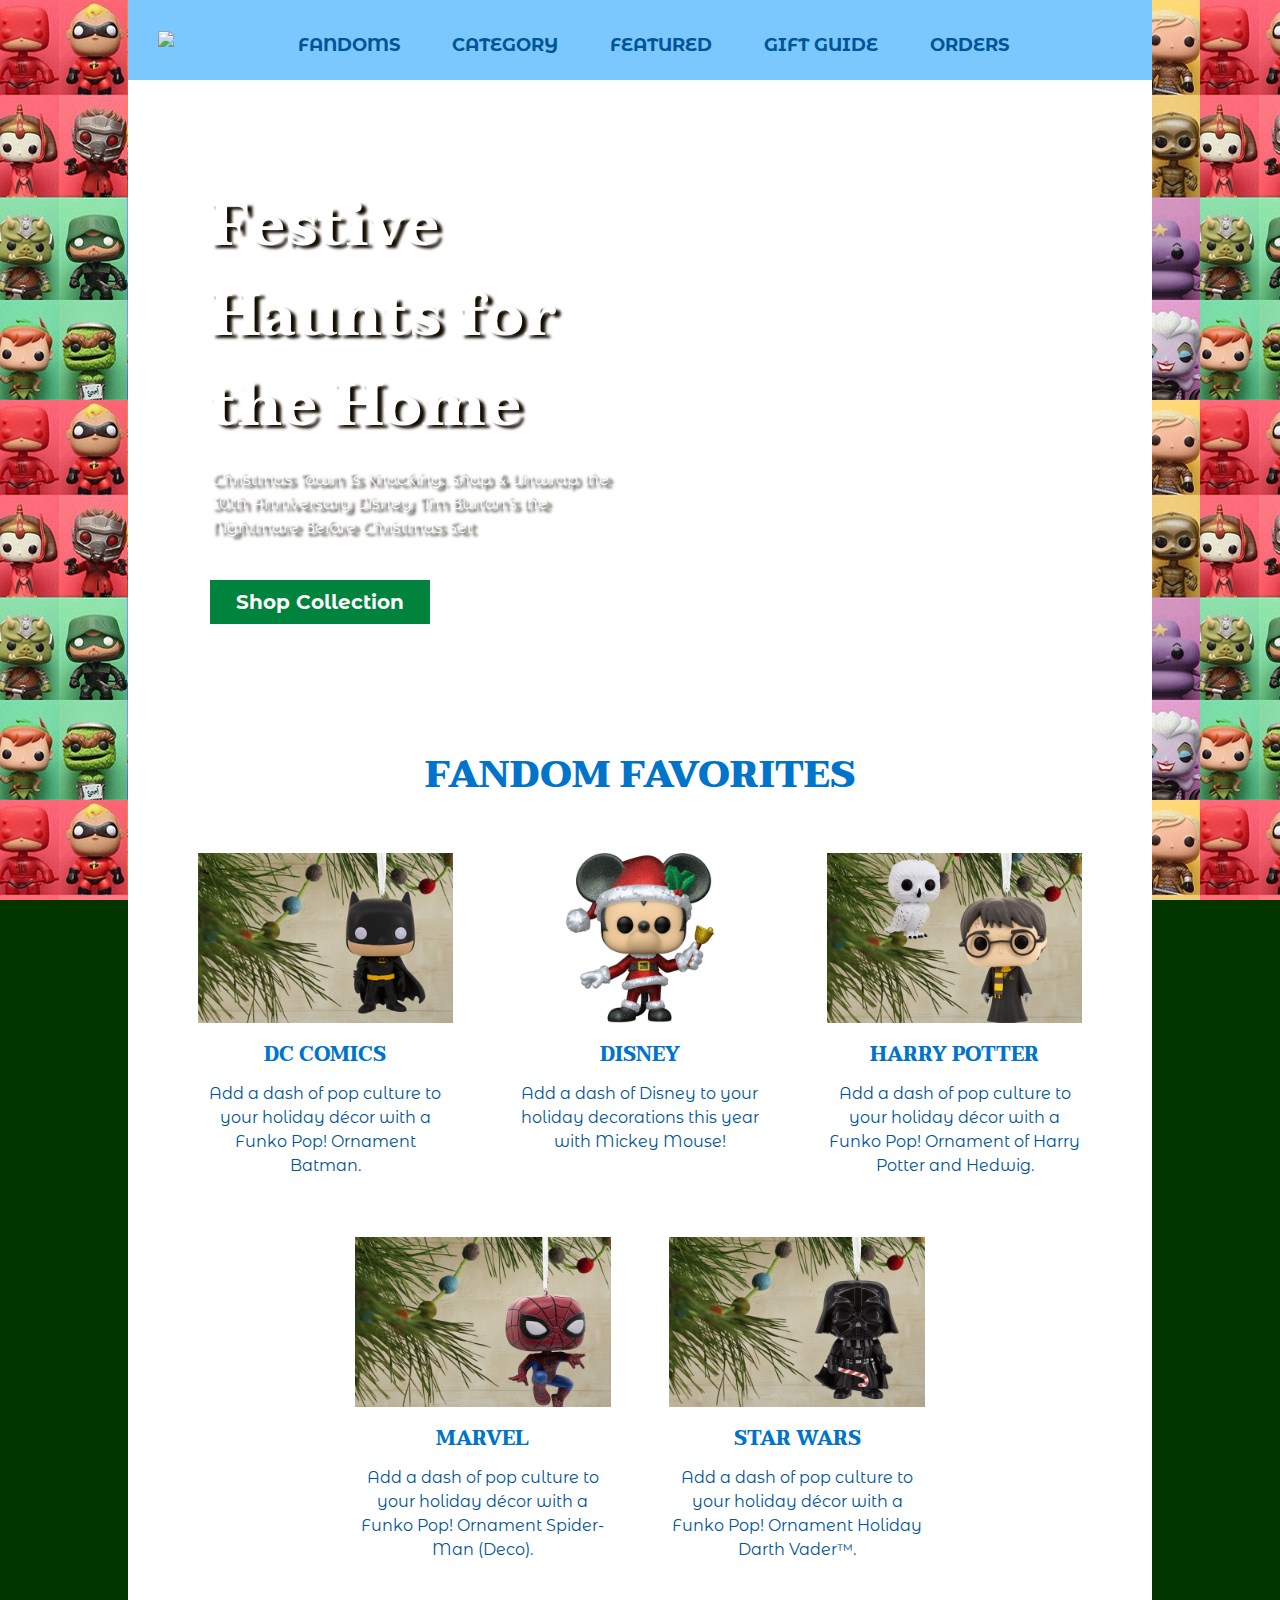
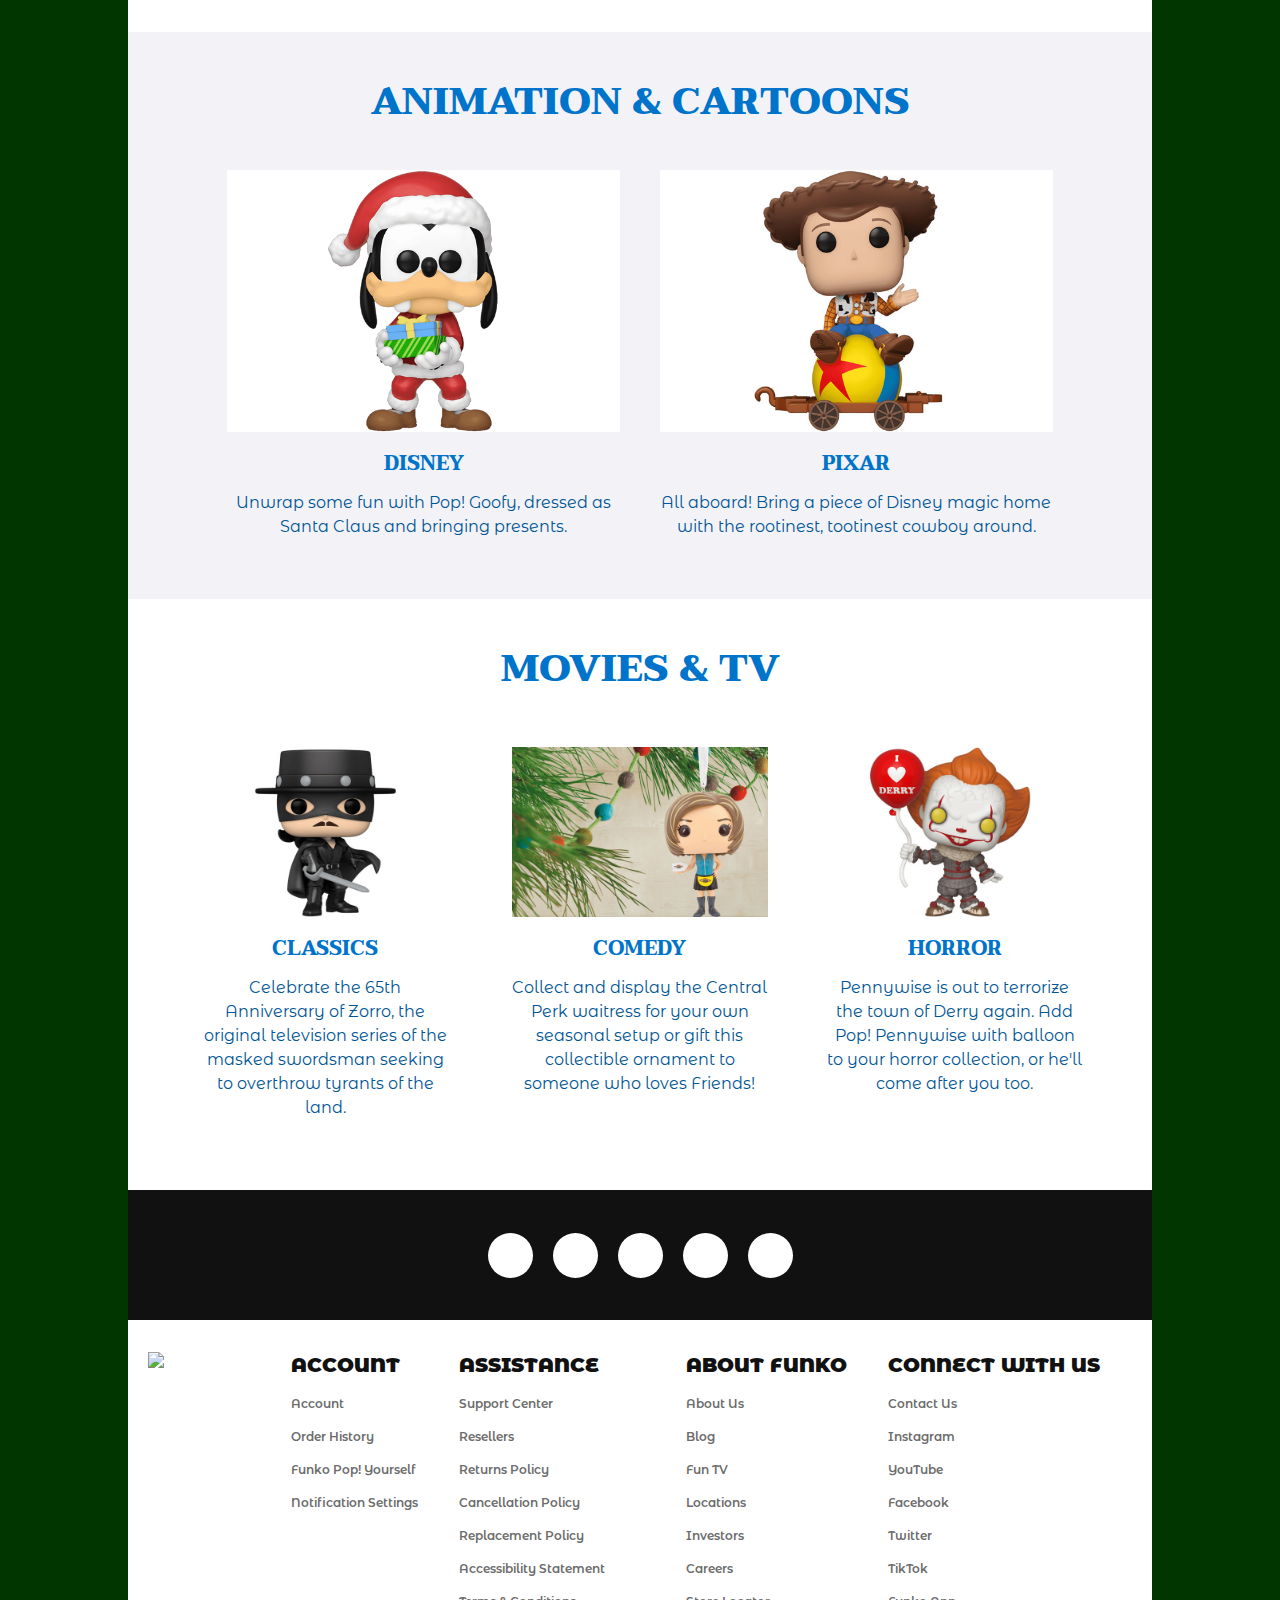
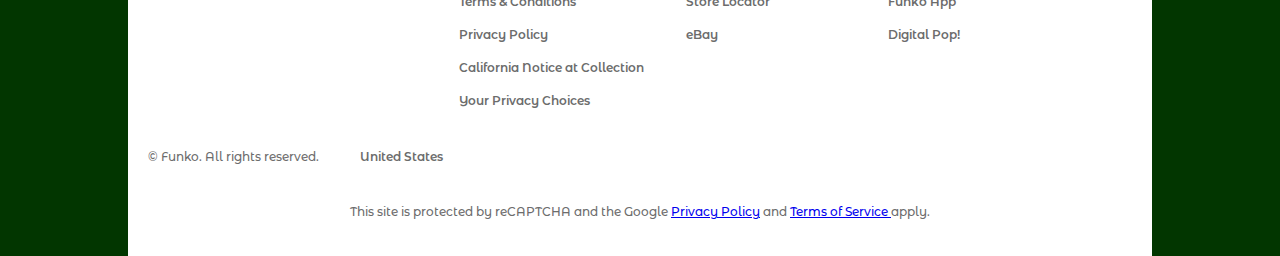
==== commit 44b6769f: "Jerarquia de textos (párrafos) - N°03" ====
--- a/index.html
+++ b/index.html
@@ -169,14 +169,14 @@
 
 			<div id="footer-down-two">
 				<div>
-					<p>Account</p>
+					<p class="p-footer-main">Account</p>
 					<a href="#" class="enlace-footer">Account</a>
 					<a href="#" class="enlace-footer">Order History</a>
 					<a href="#" class="enlace-footer">Funko Pop! Yourself</a>
 					<a href="#" class="enlace-footer">Notification Settings</a>
 				</div>
 				<div>
-					<p>Assistance</p>
+					<p class="p-footer-main">Assistance</p>
 					<a href="#" class="enlace-footer">Support Center</a>
 					<a href="#" class="enlace-footer">Resellers</a>
 					<a href="#" class="enlace-footer">Returns Policy</a>
@@ -189,7 +189,7 @@
 					<a href="#" class="enlace-footer">Your Privacy Choices</a>
 				</div>
 				<div>
-					<p>About Funko</p>
+					<p class="p-footer-main">About Funko</p>
 					<a href="#" class="enlace-footer">About Us</a>
 					<a href="#" class="enlace-footer">Blog</a>
 					<a href="#" class="enlace-footer">Fun TV</a>
@@ -200,7 +200,7 @@
 					<a href="#" class="enlace-footer">eBay</a>
 				</div>
 				<div>
-					<p>Connect with us</p>
+					<p class="p-footer-main">Connect with us</p>
 					<a href="#" class="enlace-footer">Contact Us</a>
 					<a href="#" class="enlace-footer">Instagram</a>
 					<a href="#" class="enlace-footer">YouTube</a>
@@ -213,7 +213,7 @@
 			</div>
 
 			<div id="footer-down-three">
-				<p>© Funko. All rights reserved</p>
+				<p class="p-footer">© Funko. All rights reserved.</p>
 				<div>
 					<i class="fa-solid fa-globe"></i>
 					<a href="#" class="enlace-footer">United States</a>
@@ -221,7 +221,7 @@
 			</div>
 
 			<div id="footer-down-four">
-				<p>This site is protected by reCAPTCHA and the Google 
+				<p class="p-footer">This site is protected by reCAPTCHA and the Google 
 					<a href="#">Privacy Policy</a>
 					 and 
 					 <a href="#">Terms of Service </a>
--- a/style.css
+++ b/style.css
@@ -120,6 +120,7 @@
 	grid-area: footer-middle ;
 	display: flex;
 	column-gap: 20px;
+	align-items: center;
 }
 
 #footer-down-four{
@@ -143,7 +144,6 @@
 
 
 /* == FIN DEL FOOTER == */
-
 
 section {
 	width: 96%;
@@ -156,12 +156,14 @@
 section h2 {
 	margin-bottom: 20px;
 	text-align: center;
+	text-transform: uppercase;
 }
 section h3 {
 	text-align: center;
 	margin: 12px 0;
-
-}
+	text-transform: uppercase;
+}
+
 section p {
 	text-align: center;
 	font-size: 0.9rem;
@@ -259,8 +261,8 @@
 	text-decoration: none;
 	font-family: 'Montserrat Alternates', sans-serif;
 	font-weight: 600;
-	font-size: 0.7rem;
-	line-height: 1.05rem;
+	font-size: 0.6rem;
+	line-height: 0.9rem;
 }
 
 .enlace-footer:hover{
@@ -435,15 +437,14 @@
 h2 {
 	color:var(--main-color);
 	font-weight: 900;
-	font-size: 2.5rem;
-	line-height: 3.75rem;
+	font-size: 1.9rem;
+	line-height: 2.85rem;
 }
 h3 {
 	font-weight: 700;
-	font-size: 1.3rem;
-	line-height: 1.95rem;
-}
-
+	font-size: 1rem;
+	line-height: 1.5rem;
+}
 
 p{
 	font-family: 'Montserrat Alternates', sans-serif;
@@ -452,17 +453,25 @@
 .p-content {
 	color:var(--main-color-hard);
 	font-weight: 300;
+	font-size: 0.8rem;
+	line-height: 1.2rem;
+	font-weight: 400;
+}
+
+.p-footer {
+	color: var(--gray-color-hard);
+	font-size: 0.6rem;
+	line-height: 0.9rem;
+	font-weight: 500;
+}
+
+.p-footer-main{
+	color: var(--tertiary-color);
+	font-weight: 900;
+	text-transform: uppercase;
 	font-size: 1rem;
 	line-height: 1.5rem;
-	font-weight: 400;
-}
-
-.p-footer {
-	color: var(--main-color-light);
-	font-size: 0.8rem;
-	line-height: 1.2rem;
-}
-
+}
 
 /* == IMAGENES == */
 .container-01 > div img, .container-02 > div img {
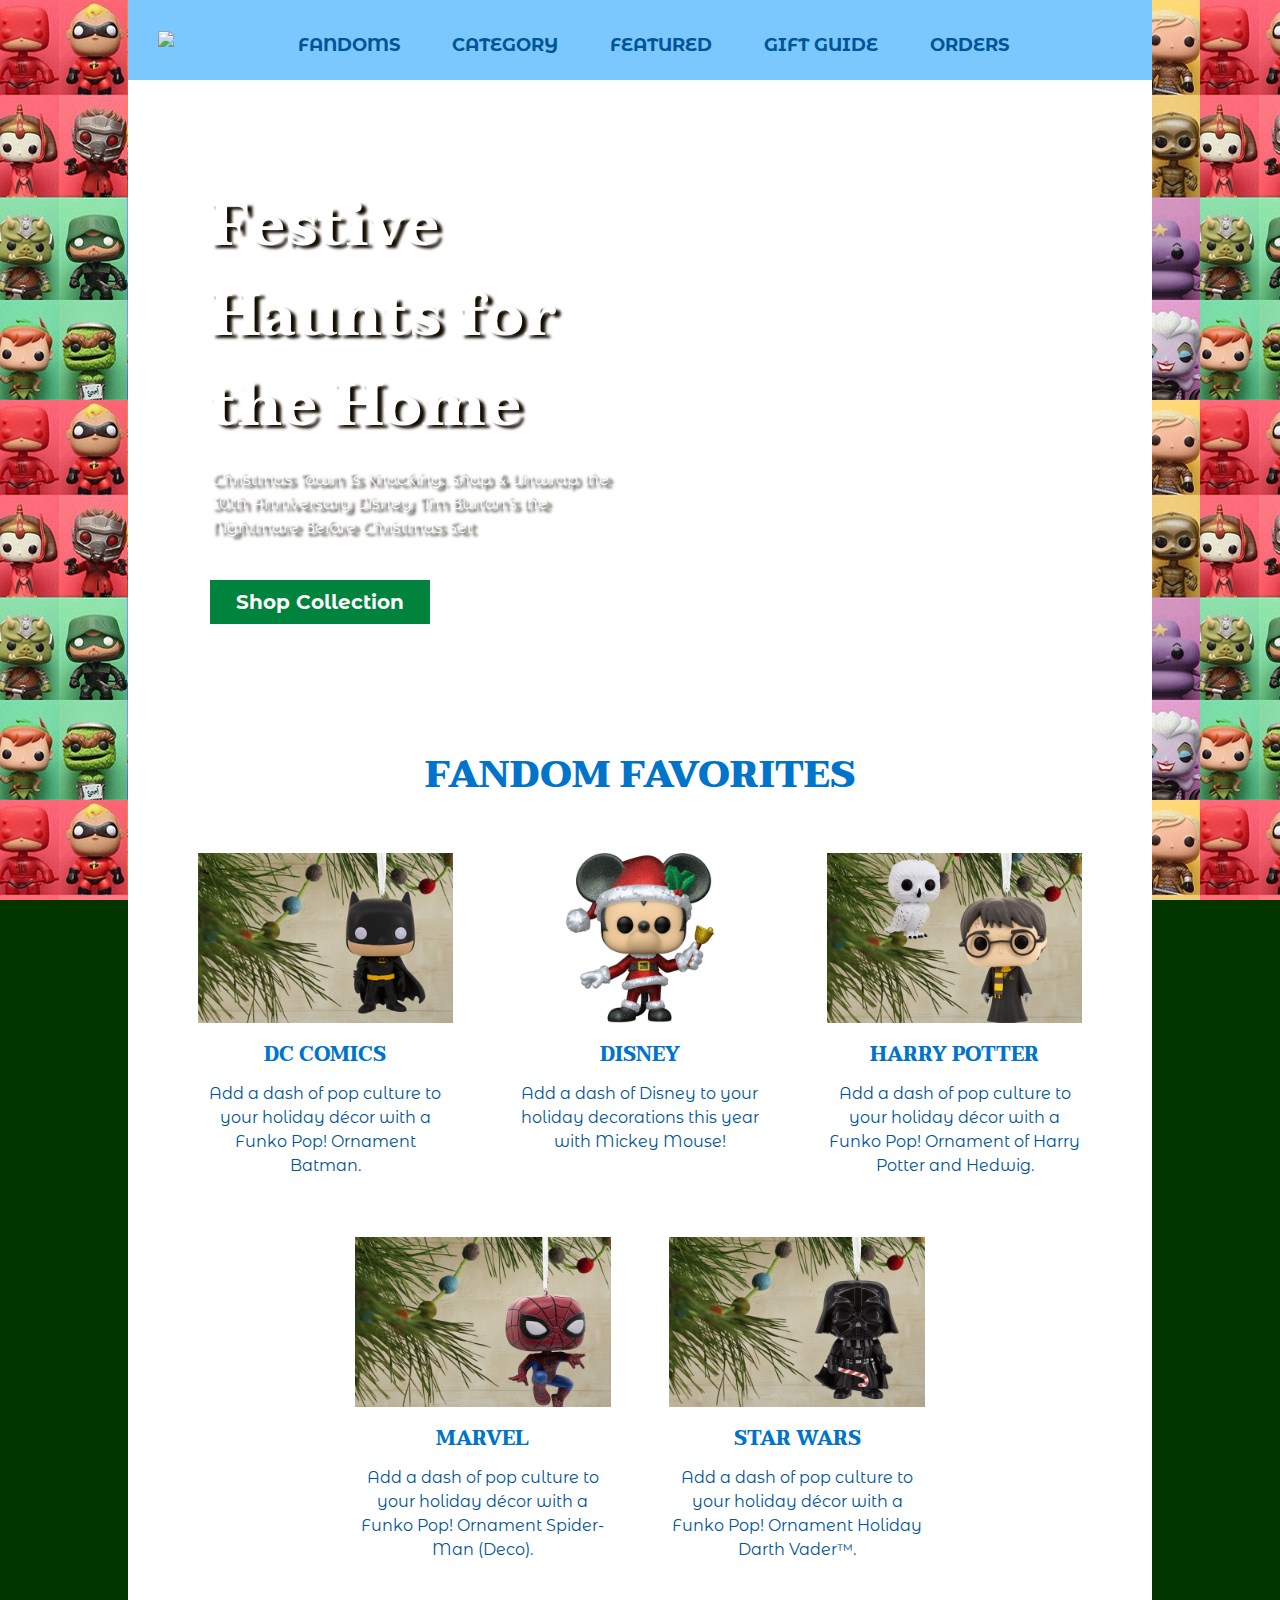
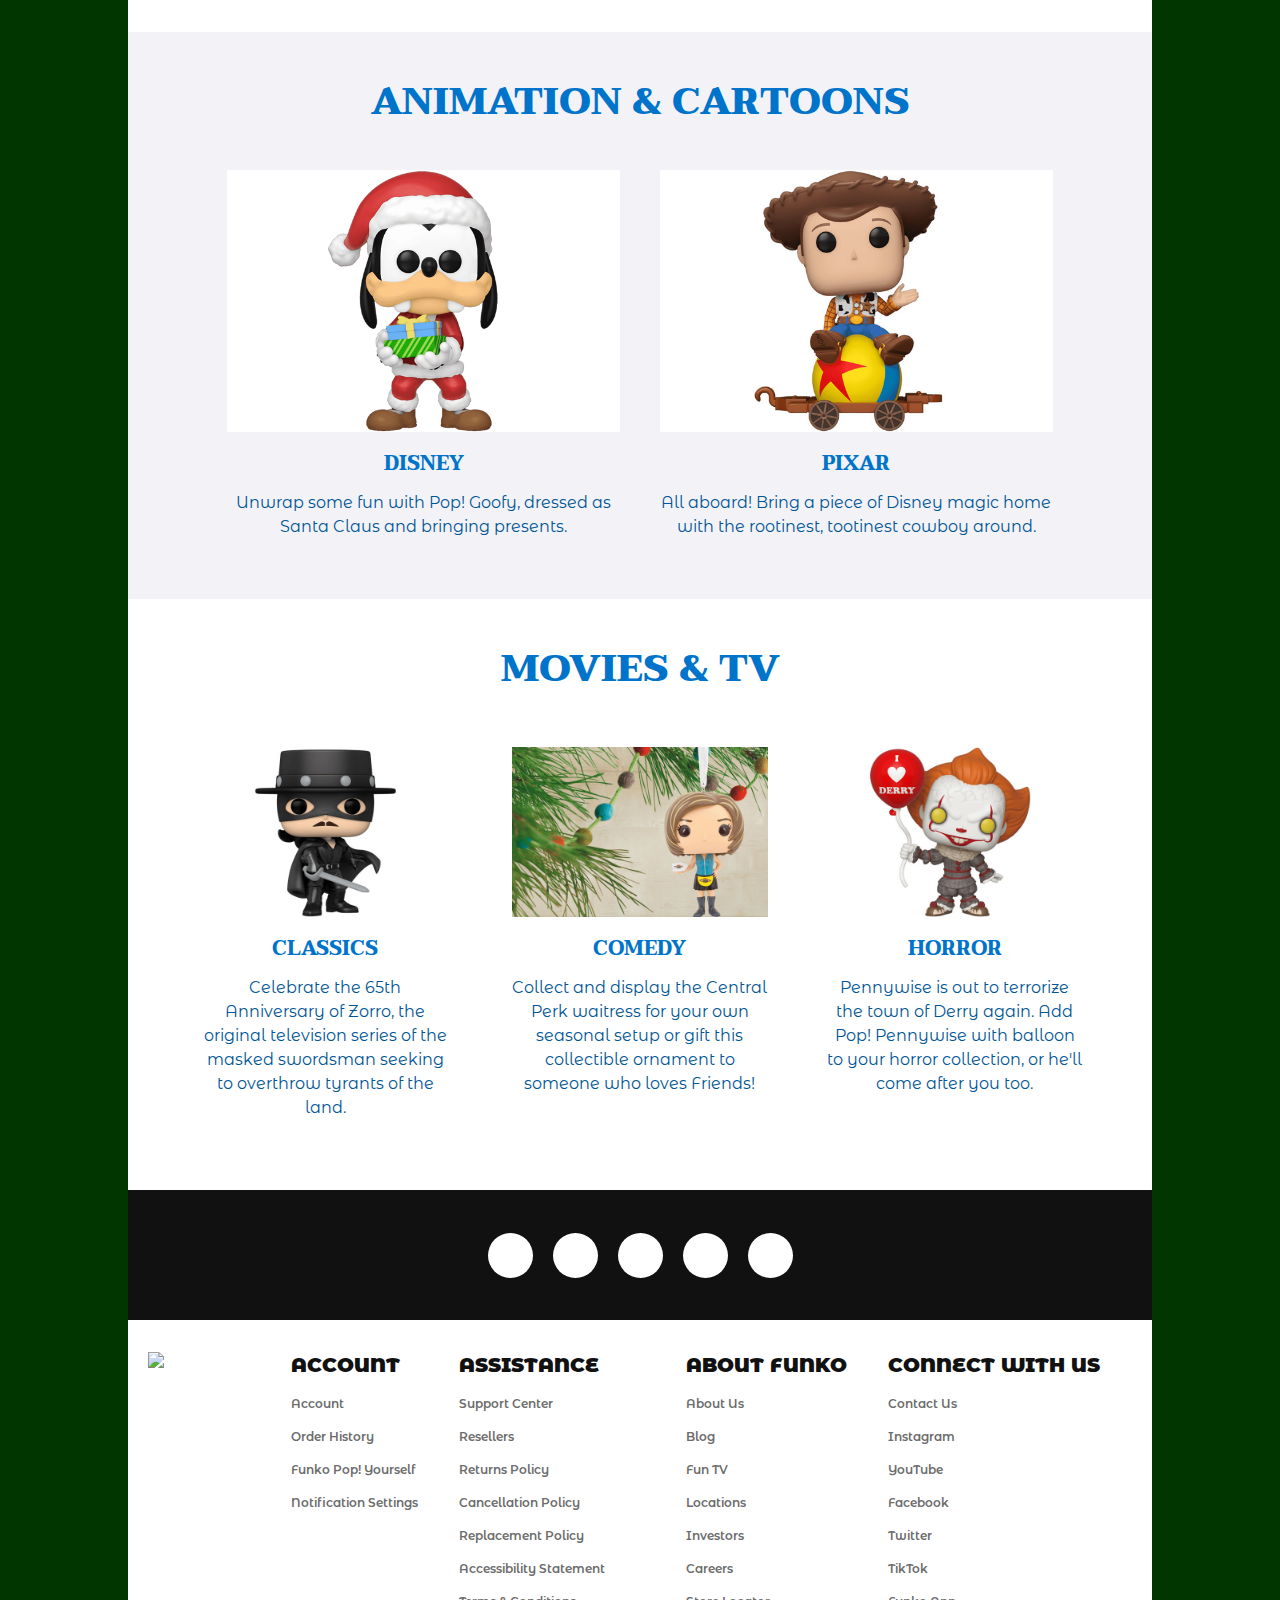
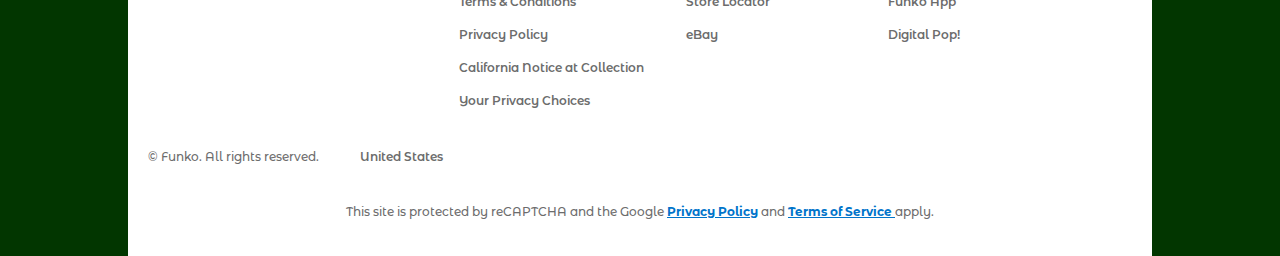
==== commit daa143aa: "Fin de Footer y réplica en todas las páginas" ====
--- a/index.html
+++ b/index.html
@@ -131,31 +131,31 @@
 		<section id="footer-up">
 			<div>
 				<div>
-					<a href="#" class="enlace-icon-media">
+					<a href="https://www.instagram.com/originalfunko/" class="enlace-icon-media" target="_blank">
 						<i class="fa-brands fa-instagram"></i>
 					</a>
 				</div>
 
 				<div>
-					<a href="#" class="enlace-icon-media">
+					<a href="https://www.youtube.com/channel/UCiBxZWamaDdlemljJ3aGPZQ" class="enlace-icon-media" target="_blank">
 						<i class="fa-brands fa-youtube"></i>
 					</a>
 				</div>
 
 				<div>
-					<a href="#" class="enlace-icon-media">
+					<a href="https://www.facebook.com/originalfunko" class="enlace-icon-media" target="_blank">
 						<i class="fa-brands fa-facebook-f"></i>
 					</a>
 				</div>
 
 				<div>
-					<a href="#" class="enlace-icon-media">
+					<a href="https://twitter.com/OriginalFunko" class="enlace-icon-media" target="_blank">
 						<i class="fa-brands fa-x-twitter"></i>
 					</a>
 				</div>
 
 				<div>
-					<a href="#" class="enlace-icon-media">
+					<a href="https://www.tiktok.com/@originalfunko?lang=en" class="enlace-icon-media" target="_blank">
 						<i class="fa-brands fa-tiktok"></i>
 					</a>
 				</div>
@@ -222,9 +222,9 @@
 
 			<div id="footer-down-four">
 				<p class="p-footer">This site is protected by reCAPTCHA and the Google 
-					<a href="#">Privacy Policy</a>
+					<a href="#" class="enlace-footer-terms">Privacy Policy</a>
 					 and 
-					 <a href="#">Terms of Service </a>
+					 <a href="#" class="enlace-footer-terms">Terms of Service </a>
 					 apply.</p>
 			</div>	
 		</section>
--- a/style.css
+++ b/style.css
@@ -308,6 +308,15 @@
 	height: 48px;
 }
 
+.enlace-footer-terms{
+	color: var(--main-color);
+	font-weight: 700;
+}
+
+.enlace-footer-terms:hover{
+	color: var(--main-color-hard);
+}
+
 .enlace-img-products{
 	filter: none;
 }
@@ -315,7 +324,6 @@
 .enlace-img-products:hover{
 	filter: brightness(1.5);
 }
-
 
 /* == SLIDE == */
 #intro {
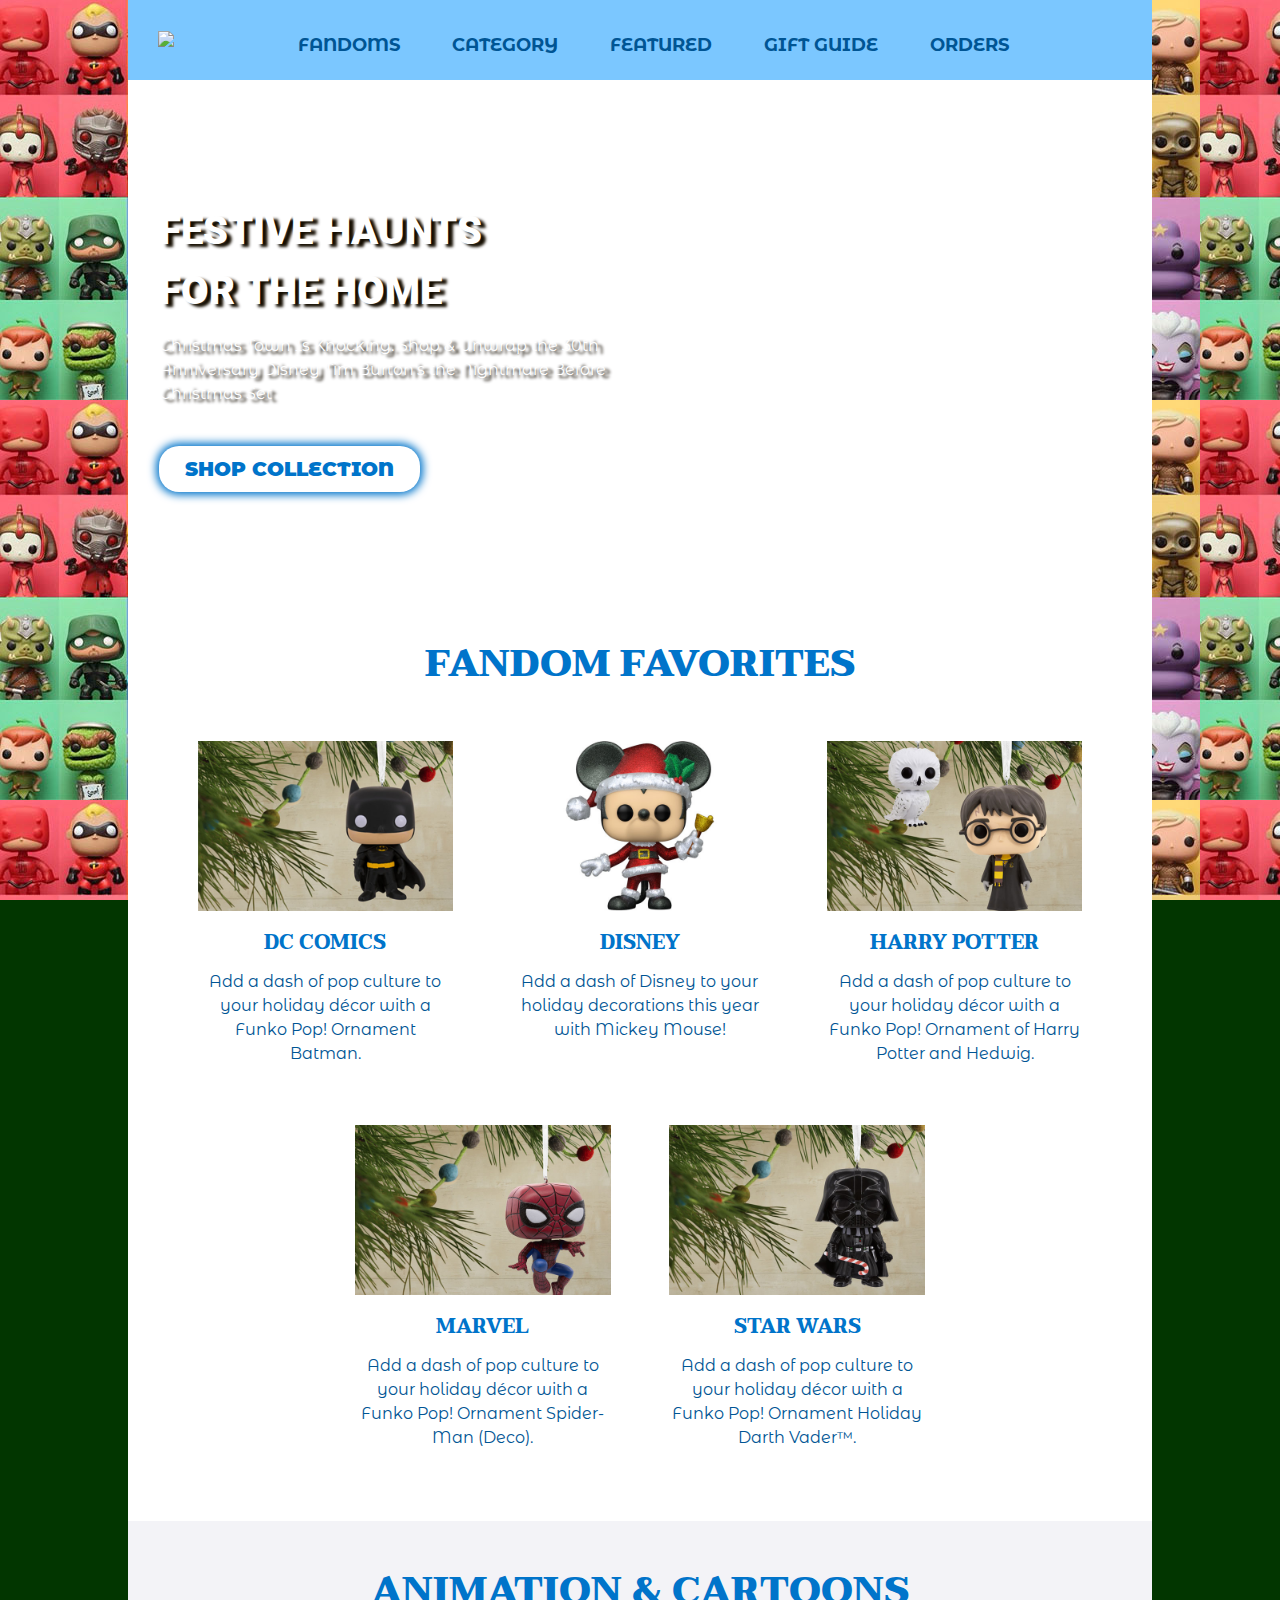
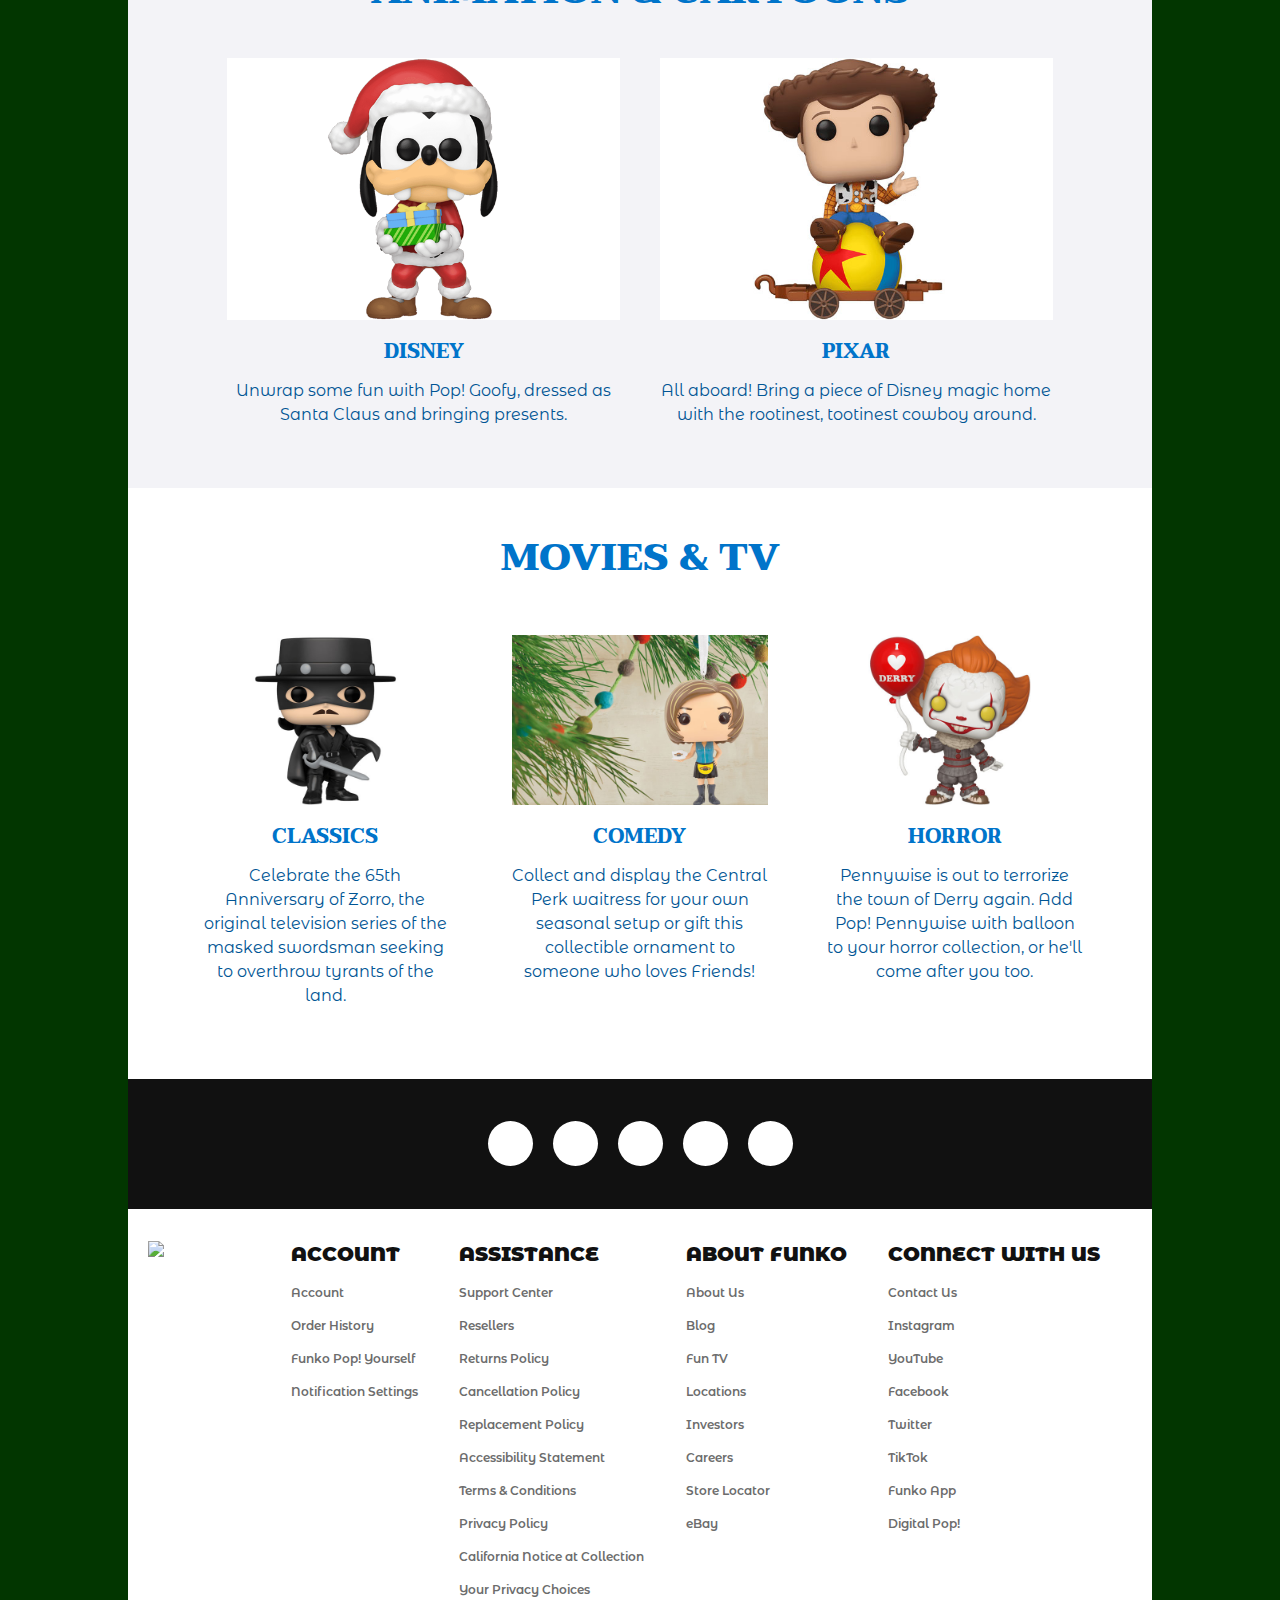
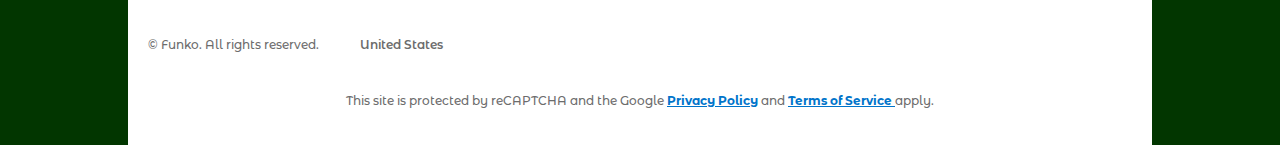
==== commit 736cdcc1: "Mejora de estilos de sección SLIDE de las demás páginas" ====
--- a/index.html
+++ b/index.html
@@ -9,6 +9,7 @@
 	<link rel="preconnect" href="https://fonts.gstatic.com" crossorigin>
 	<link href="https://fonts.googleapis.com/css2?family=Taviraj:wght@100;200;300;400;500;600;700;800;900&display=swap" rel="stylesheet">
 	<link href="https://fonts.googleapis.com/css2?family=Montserrat+Alternates:wght@100;200;300;400;500;600;700;800;900&display=swap" rel="stylesheet">
+	<link href="https://fonts.googleapis.com/css2?family=Roboto:wght@400;500;700;900&display=swap" rel="stylesheet">
 	<link rel="stylesheet" href="https://cdnjs.cloudflare.com/ajax/libs/font-awesome/4.7.0/css/font-awesome.min.css">
 	<script src="https://kit.fontawesome.com/33e3caf9b6.js" crossorigin="anonymous"></script>
 </head>
@@ -35,7 +36,7 @@
 			<p class="p-content">
 				Christmas Town Is Knocking. Shop & Unwrap the 30th Anniversary Disney Tim Burton’s the Nightmare Before Christmas Set
 			</p>
-			<a href="#" class="boton">Shop Collection</a>
+			<a href="#" class="boton-tipo-2">Shop Collection</a>
 		</section>
 
 		<section>
--- a/style.css
+++ b/style.css
@@ -327,20 +327,29 @@
 
 /* == SLIDE == */
 #intro {
-	display: flex;
+	/*display: flex;
 	flex-direction: column;
 	flex-wrap: wrap;
 	justify-content: center;
-	align-items: flex-start;
+	align-items: flex-start;*/
+	display: grid;
+	grid-template-columns: 2fr 1fr;
+	grid-template-rows: repeat(3, auto);
+	grid-template-areas: 
+	 "top-left 		top-right"
+	 "middle-left 	middle-right"
+	 "bottom-left 	bottom-right"
+	;
 	background: url(./img-ep03-editadas/background-img-01.jpg) no-repeat center ;
 	background-size: cover;
-	padding: 4% 8%;
+	padding: 6% 3%;
 	min-height: 300px;
-	width: 84%;
+	width: 94%;
 	animation-name: animacion-intro;
 	animation-duration: 300ms;
 	animation-timing-function: ease;
 }
+
 @keyframes animacion-intro {
 	from {
 		filter: opacity(0%);
@@ -353,16 +362,25 @@
 }
 #intro h1 {
 	padding-bottom: 2%;
-	width: 50%;
-	color: #fff;
+	width: 60%;
+	color:var(--secondary-color);
 	text-shadow: 5px 3px 3px #140d00;
-}
+	text-transform: uppercase;
+	font-size: 2rem;
+	line-height: 3rem;
+	font-family: 'Roboto', sans-serif;
+	grid-area: top-left;
+	font-weight: 900;
+}
+
 #intro p {
 	text-align: left;
-	width: 50%;
-	color: #fff;
+	width: 70%;
+	color:var(--secondary-color);
 	text-shadow: 5px 3px 3px #140d00;
-}
+	grid-area: middle-left;
+}
+
 #fondo-titular {
 	display: flex;
 	flex-direction: column;
@@ -371,30 +389,88 @@
 	align-items: flex-start;
 	background: url(img-ep03-editadas/background-img-07.jpg) no-repeat center;
 	background-size: cover;
-	padding: 4% 8%;
-	width: 84%;
-}
+	padding: 5% 5%;
+	width: 90%;
+}
+
+#fondo-titular h1{
+	text-transform: uppercase;
+	font-family: 'Roboto', sans-serif;
+	font-weight: 700;
+	font-size: 2.5rem;
+	color: var(--secondary-color);
+}
+
+
+#intro .boton-tipo-1, #intro .boton-tipo-2{
+	grid-area: bottom-left;
+	justify-self: start;
+}
+
 /* == BOTONES == */
-a.boton {
-	color: #fff;
-	background: #00833D;
+.boton-tipo-1 {
+	color:var(--secondary-color);
+	background: var(--main-color);
 	font-family: 'Montserrat Alternates', sans-serif;
-	font-weight: 700;
-	text-align: center;
-	padding: 14px 16px;
+	font-weight: 900;
+	padding: 11px 26px;
 	text-decoration: none;
 	font-size: 1rem;
-	display: inline-block;
 	margin: 40px 0;
-	padding: 10px 26px;
 	transition-property: all;
 	transition-duration: 300ms;
 	transition-timing-function: ease;
-}
-a.boton:hover {
-	color: #00833D;
-	background: #000;
-}
+	border-radius: 20px;
+	text-transform: uppercase;
+	box-shadow: 0px 0px 8px 3px var(--gray-color-light);
+
+}
+
+.boton-tipo-1:hover {
+	color:var(--main-color);
+	background: var(--secondary-color);
+	box-shadow: 0px 0px 8px 3px var(--main-color);
+}
+
+.boton-tipo-2{
+	color:var(--main-color);
+	background: var(--secondary-color);
+	font-family: 'Montserrat Alternates', sans-serif;
+	font-weight: 900;
+	padding: 11px 26px;
+	text-decoration: none;
+	font-size: 1rem;
+	margin: 40px 0;
+	transition-property: all;
+	transition-duration: 300ms;
+	transition-timing-function: ease;
+	border-radius: 20px;
+	text-transform: uppercase;
+	box-shadow: 0px 0px 8px 3px var(--main-color);
+} 
+
+.boton-tipo-2:hover{
+	color:var(--secondary-color);
+	background: var(--main-color);
+	box-shadow: 0px 0px 8px 3px var(--secondary-color);
+} 
+
+.boton-tipo-3{
+	color:var(--main-color);
+	background: var(--gray-color-light);
+	font-family: 'Montserrat Alternates', sans-serif;
+	font-weight: 700;
+	padding: 4% 25%;
+	text-decoration: none;
+	font-size: 0.8rem;
+	border-radius: 20px;
+	text-transform: uppercase;
+} 
+
+.boton-tipo-3:hover{
+	outline: 2px solid var(--main-color);
+} 
+
 /* == CONTENEDORES FLEX == */
 .container-01, .container-02 {
 	display: flex;
@@ -425,7 +501,12 @@
 
 Párrafos:
 font-family: 'Montserrat Alternates', sans-serif;
+
+Extra:
+font-family: 'Roboto', sans-serif;
 */
+
+
 
 @font-face {
 	font-family: miFuente01;
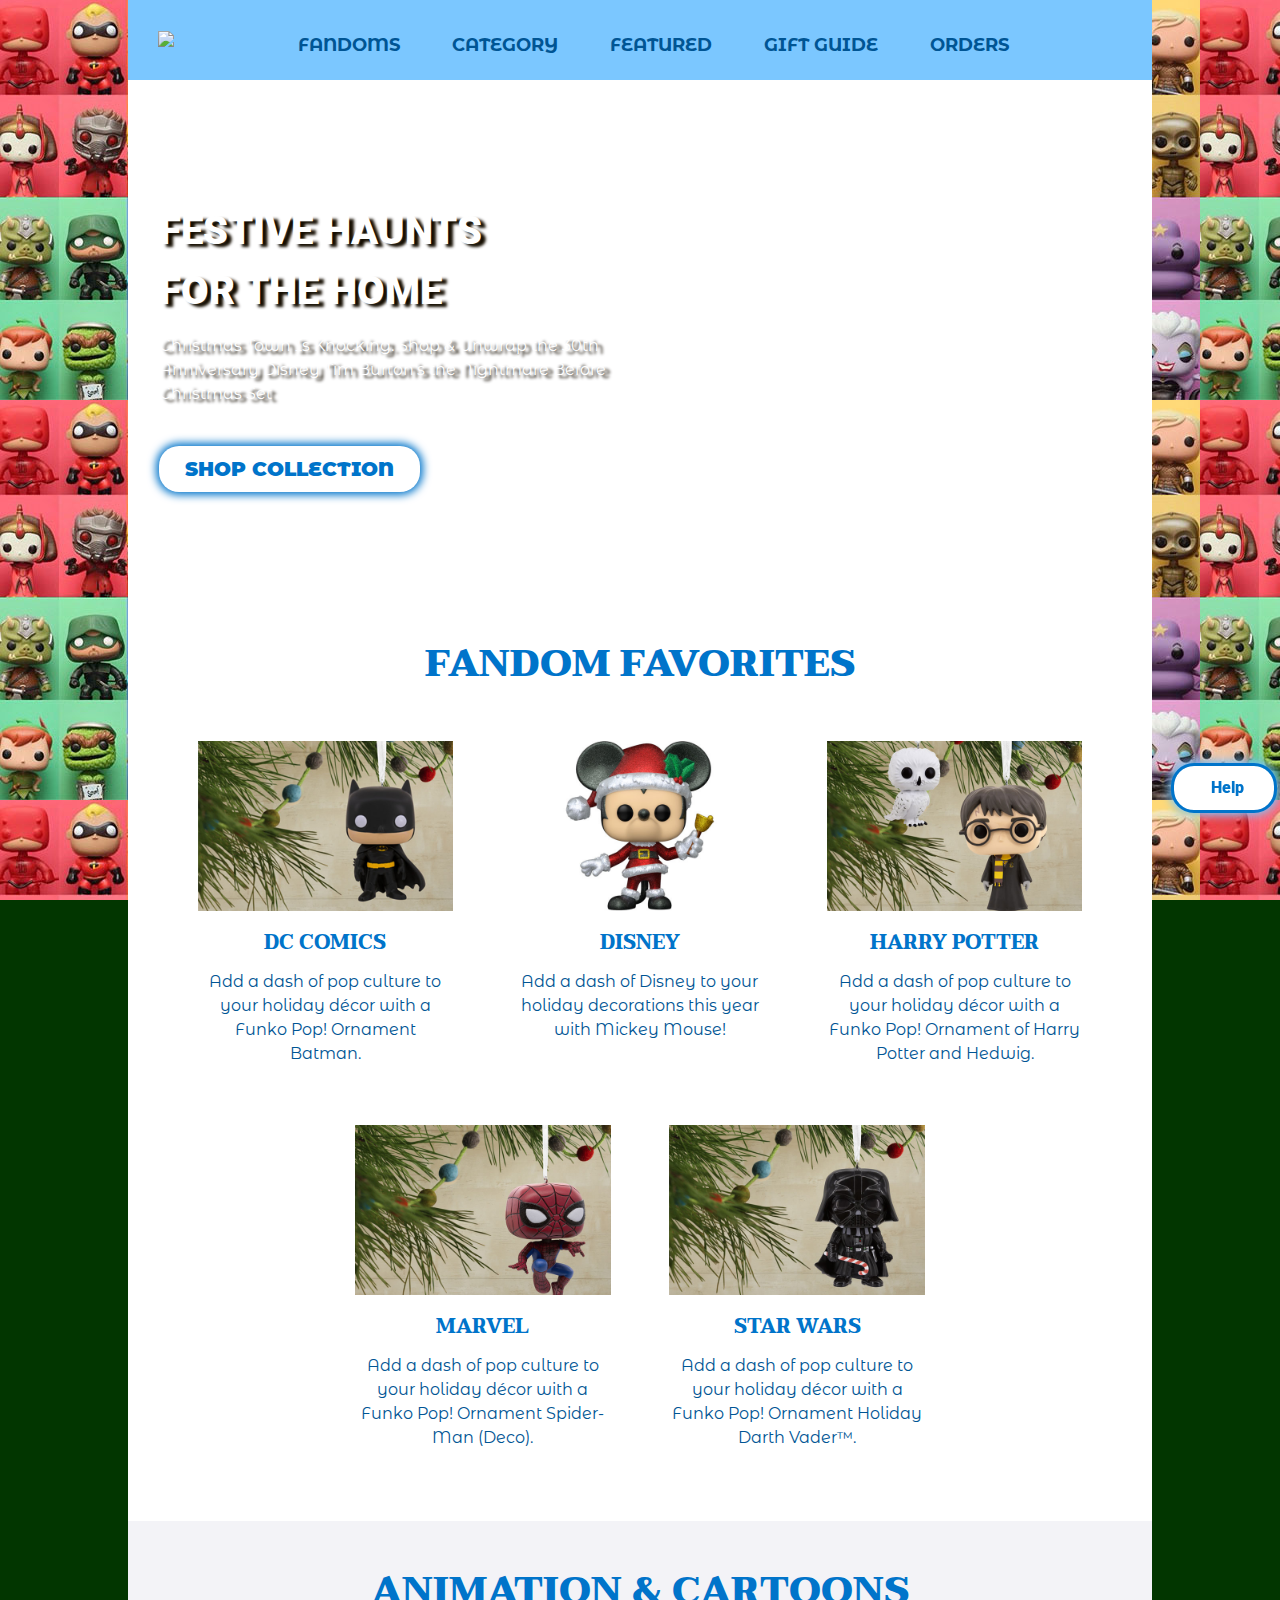
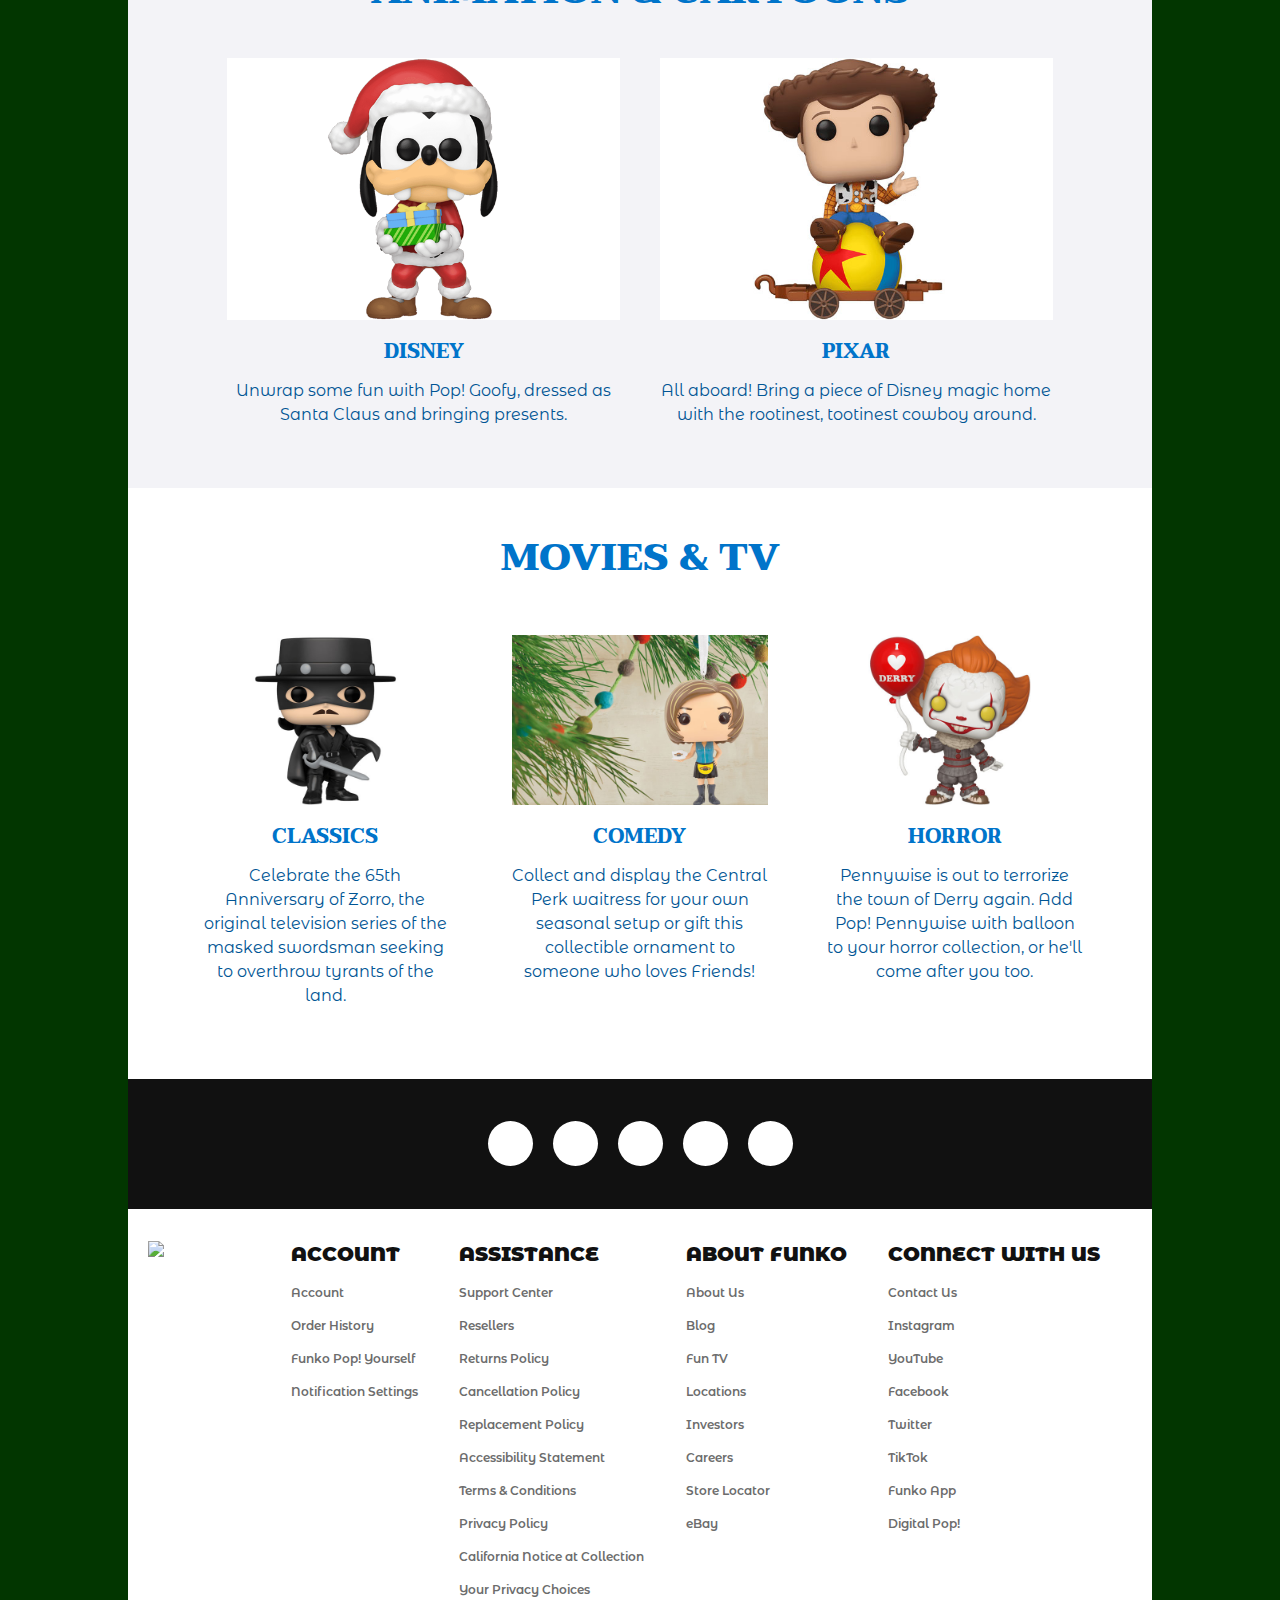
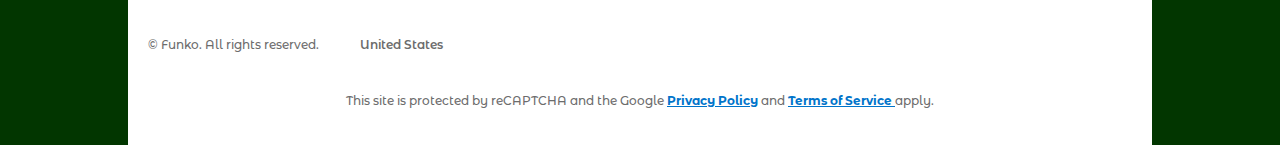
==== commit 0292839e: "Elaboración de botón flotante" ====
--- a/index.html
+++ b/index.html
@@ -126,7 +126,13 @@
 			</div>
 		</section>
 	</main>
-	<i class="fa-brands fa-square-whatsapp fa-2xl enlace-icono" style="color: #0affa1;"></i>
+
+	<a href="#" class="enlace-btn-flotante">
+		<i class="fa-regular fa-circle-question"></i>
+		<p>Help</p>
+	</a>
+
+	<!--<i class="fa-brands fa-square-whatsapp fa-2xl enlace-icono" style="color: #0affa1;"></i> -->
 
 	<footer>
 		<section id="footer-up">
--- a/style.css
+++ b/style.css
@@ -575,6 +575,46 @@
 	bottom: 140px;
 	right: 15px;
 }
+
+/* == BOTÓN FLOTANTE == */
+
+.enlace-btn-flotante{
+	background: var(--secondary-color);
+	display: flex;
+	width: 80px;
+	border-radius: 20px;
+	justify-content: center;
+	padding: 10px;
+	color: var(--main-color);
+	outline: 3px solid var(--main-color);
+	text-decoration: none;
+	column-gap: 8px;
+	align-items: center;
+	font-weight: 900;
+	position: fixed;
+	right: 0.5%;
+	bottom: 10%;
+	box-shadow: 0px 0px 10px 5px var(--main-color-light);
+}
+
+.enlace-btn-flotante:hover{
+	background: var(--main-color);
+	color: var(--secondary-color);
+	outline: 3px solid var(--secondary-color);
+	box-shadow: 0px 0px 10px 5px var(--secondary-color);
+}
+
+
+.enlace-btn-flotante p{
+	font-family: 'Roboto', sans-serif;
+	font-size: 0.8rem;
+	line-height: 1.2rem;
+}
+
+
+/* == FIN DE BOTÓN FLOTANTE == */
+
+
 /* == VIDEO == */
 .container-02 video {
 	width: 84%;
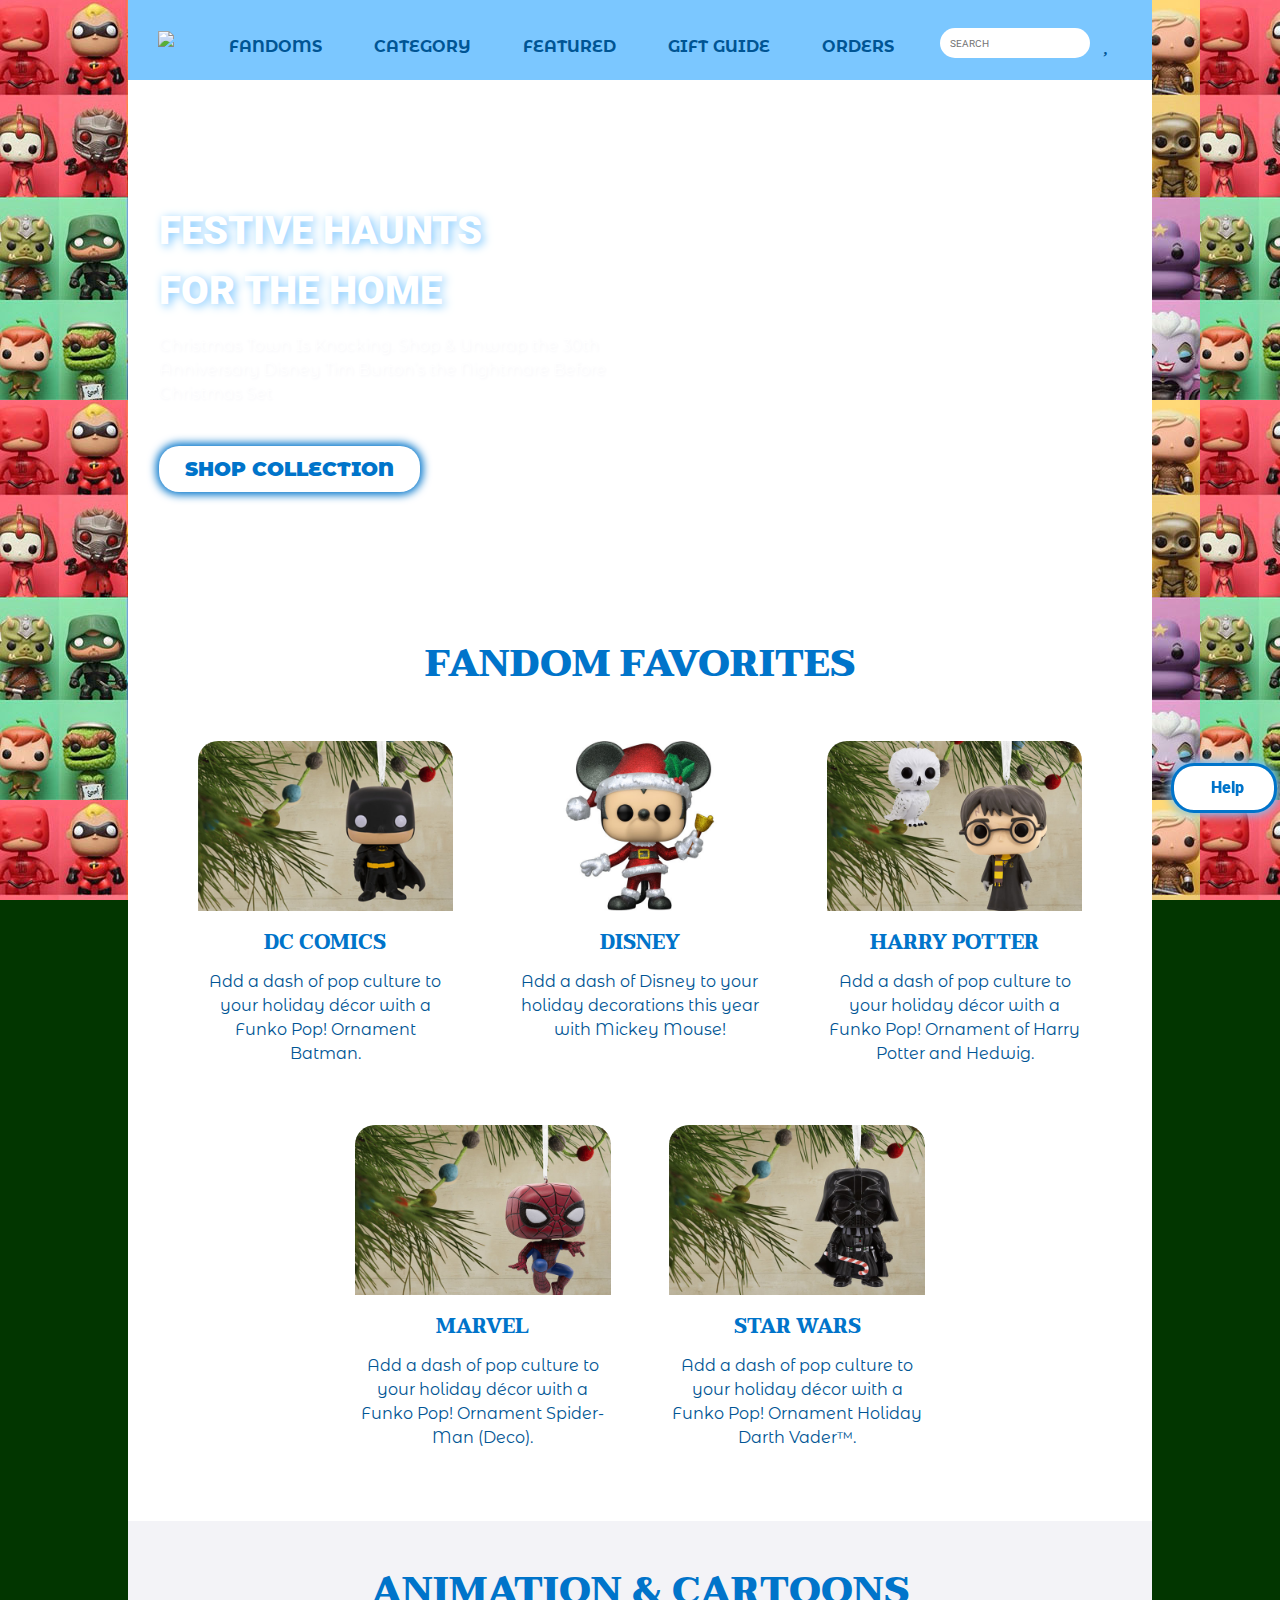
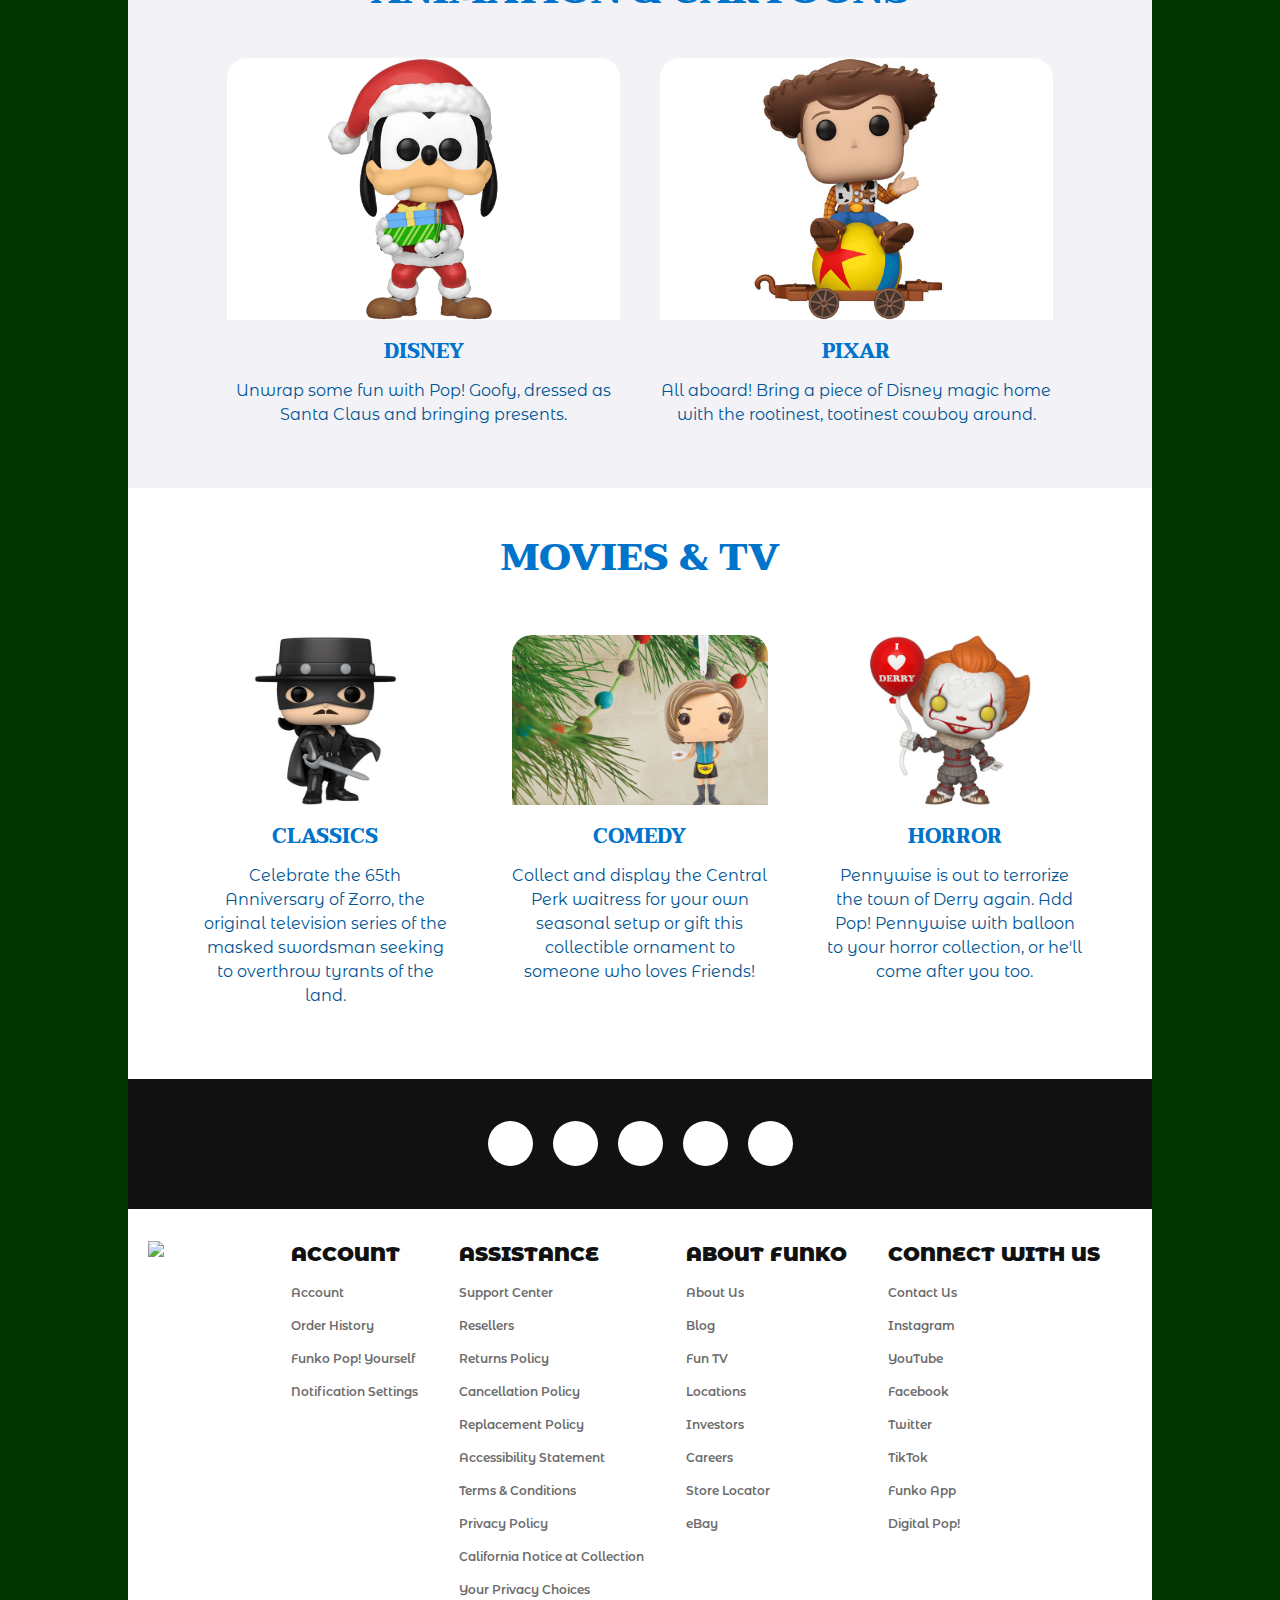
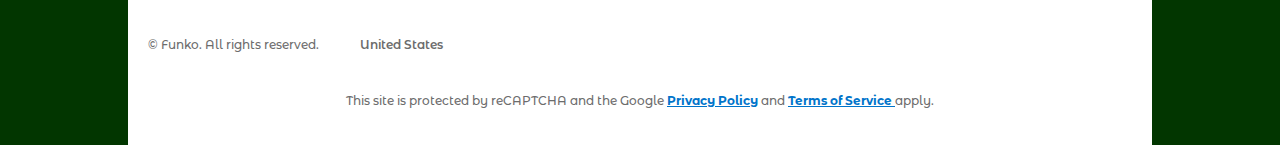
==== commit ff909a1f: "Fin de cabecera responsive" ====
--- a/index.html
+++ b/index.html
@@ -22,11 +22,25 @@
 			<a href="servicios.html" class="enlace-header-options">Featured</a>
 			<a href="nosotros.html" class="enlace-header-options">Gift Guide</a>
 			<a href="contacto.html" class="enlace-header-options">Orders</a>
-			<a href="javascript:void(0);" class="icon" onclick="myFunction()">
+			<a href="javascript:void(0);"  class="icon" onclick="myFunction() ">
 		    	<i class="fa fa-bars"></i>
 			</a>
 		</div>
+		<div id="rightnav">
+			<input type="search" placeholder="SEARCH">
+			<a href="#" class="enlace-icon-search"><i class="fa-solid fa-magnifying-glass"></i></i></a>
+			<a href="#" class="enlace-icon-header"><i class="fa-regular fa-heart"></i></a>
+			<a href="#" class="enlace-icon-header"><i class="fa-regular fa-circle-user"></i></a>
+			<a href="#" class="enlace-icon-header"><i class="fa-solid fa-bag-shopping"></i></a>
+		</div>
+
+		<div id="search-mobile">
+			<input type="search" placeholder="SEARCH" >
+			<a href="#" class="enlace-icon-search2"><i class="fa-solid fa-magnifying-glass"></i></i></a>
+		</div>
+
 	</header>
+
 	<main>
 		<section id="marketing-space">			
 		</section>
--- a/style.css
+++ b/style.css
@@ -39,8 +39,44 @@
 	width: 130px;
 }
 
+#rightnav input{
+	border-radius: 40px;
+	border: 0;
+	padding-left: 10px;
+	padding-top: 1px;
+	font-family: 'Roboto', sans-serif;
+	font-size: 0.5rem;
+	outline: 0;
+	width: 150px;
+}
+
+#search-mobile{
+	display: none;
+}
+
+
+#rightnav input:focus{
+	outline: 2px solid var(--main-color-hard);
+}
+
+
+
+#rightnav{
+	align-self: center;
+	display: flex;
+	column-gap: 13px;
+	position: relative;
+	padding-top: 5px;
+}
+
+.enlace-icon-search{
+	position: absolute;
+	left: 120px;
+	top:10px;
+}
+
 header>a{ 
-	margin: 1% 30px;
+	margin: 1% 10px 1% 30px;
 	align-self: center;
 }
 main {
@@ -178,7 +214,7 @@
 	/* Add a black background color to the top navigation */
 	.topnav {
 		overflow: hidden;
-		margin: 0 30px;
+		margin: 0 15px;
 		display: flex;
 		column-gap: 20px;
 	}
@@ -216,20 +252,30 @@
 	@media screen and (max-width: 768px) {
 		.topnav {
 			width: 100%;
-			background-color: #d6be77;
+			background-color: var(--main-color-light);
+			margin: 0;
+			align-items: center;
+			justify-content: space-between;
+			width: 90%;
+			margin: 0 auto;
 		}
+
 		.topnav a:not(:first-child) {
 	  		display: none;
 		}
 		.topnav a.icon {
 	    	float: right;
 	    	display: block;
+			color: var(--main-color-hard);
+			font-size: 0.8rem;
+			padding: 20px 16px 24px 16px;
 	  	}
 	}
 	/* The "responsive" class is added to the topnav with JavaScript when the user clicks on the icon. This class makes the topnav look good on small screens (display the links vertically instead of horizontally) */
 	@media screen and (max-width: 768px) {
 		.topnav.responsive {
 	  		position: relative;
+			display: grid;
 	  	}
 	  	.topnav.responsive a.icon {
 	    	position: absolute;
@@ -277,7 +323,7 @@
 	text-align: center;
 	/*padding: 14px 16px;*/
 	text-decoration: none;
-	font-size: 0.9rem;
+	font-size: 0.8rem;
 	padding: 20px 16px 24px 16px;
 	align-self: end;
 }
@@ -299,6 +345,9 @@
 	text-decoration: none;
 	justify-content: center;
 	align-items: center;
+	transition-property: all;
+	transition-duration: 100ms;
+	transition-timing-function: ease;
 }
 
 .enlace-icon-media:hover{
@@ -308,6 +357,26 @@
 	height: 48px;
 }
 
+.enlace-icon-header{
+	font-size: 1.3rem;
+	color: var(--main-color-hard);
+	text-decoration: none;
+	transition-property: all;
+	transition-duration: 500ms;
+	transition-timing-function: ease;
+}
+
+.enlace-icon-header:hover{
+	color: var(--secondary-color);
+}
+
+.enlace-icon-search{
+	font-size: 0.7rem;
+	color: var(--tertiary-color);
+}
+
+
+
 .enlace-footer-terms{
 	color: var(--main-color);
 	font-weight: 700;
@@ -323,6 +392,16 @@
 
 .enlace-img-products:hover{
 	filter: brightness(1.5);
+}
+
+.enlace-img-products img{
+	transition-property: all;
+	transition-duration: 300ms;
+	transition-timing-function: ease;
+}
+
+.enlace-img-products img:hover{
+	transform: translate(0, -25px);
 }
 
 /* == SLIDE == */
@@ -346,7 +425,7 @@
 	min-height: 300px;
 	width: 94%;
 	animation-name: animacion-intro;
-	animation-duration: 300ms;
+	animation-duration: 1s;
 	animation-timing-function: ease;
 }
 
@@ -354,17 +433,20 @@
 	from {
 		filter: opacity(0%);
 		transform: translateY(-200px);
+
 	}
 	to {
 		filter: opacity(100%);
 		transform: translateY(0);
-	}
-}
+
+	}
+}
+
 #intro h1 {
 	padding-bottom: 2%;
 	width: 60%;
 	color:var(--secondary-color);
-	text-shadow: 5px 3px 3px #140d00;
+	text-shadow:3px 2px 10px var(--main-color-light);
 	text-transform: uppercase;
 	font-size: 2rem;
 	line-height: 3rem;
@@ -377,7 +459,7 @@
 	text-align: left;
 	width: 70%;
 	color:var(--secondary-color);
-	text-shadow: 5px 3px 3px #140d00;
+	text-shadow:1px 1px 3px var(--gray-color-light);
 	grid-area: middle-left;
 }
 
@@ -391,16 +473,47 @@
 	background-size: cover;
 	padding: 5% 5%;
 	width: 90%;
-}
+	animation: 
+		1s animacion-fondo-titular   linear;
+
+}
+
+@keyframes animacion-fondo-titular {
+	from {
+		transform: translateX(100vh);
+		transform: rotate(10deg);
+
+	}
+	to {
+		transform: translateX(0);
+	}
+}
+
+
+
 
 #fondo-titular h1{
 	text-transform: uppercase;
 	font-family: 'Roboto', sans-serif;
 	font-weight: 700;
 	font-size: 2.5rem;
+	text-shadow:3px 2px 10px var(--main-color-light);
 	color: var(--secondary-color);
-}
-
+
+	animation: 
+	1s animacion-texto  linear;
+}
+
+@keyframes animacion-texto {
+	from {
+		color: var(--main-color-light);
+
+	}
+	to {
+		color: var(--secondary-color);
+
+	}
+}
 
 #intro .boton-tipo-1, #intro .boton-tipo-2{
 	grid-area: bottom-left;
@@ -521,7 +634,6 @@
 	color: var(--main-color-light);
 	font-size: 3rem;
 	line-height: 4.5rem;
-	text-shadow: 3px 2px 20px var(--main-color-hard);
 }
 h2 {
 	color:var(--main-color);
@@ -567,6 +679,10 @@
 	width: 100%;
 	/*box-shadow: 5px 5px 8px rgb(170, 170, 170);
 	border-radius: 25px 0;*/
+	/*box-shadow: 3px 3px 10px 0px var(--main-color-light);*/
+	border-top-right-radius: 20px;
+	border-top-left-radius: 20px;
+
 }
 
 /* == ICONOS == */
@@ -595,6 +711,9 @@
 	right: 0.5%;
 	bottom: 10%;
 	box-shadow: 0px 0px 10px 5px var(--main-color-light);
+	transition-property: all;
+	transition-duration: 300ms;
+	transition-timing-function: ease;
 }
 
 .enlace-btn-flotante:hover{
@@ -604,20 +723,19 @@
 	box-shadow: 0px 0px 10px 5px var(--secondary-color);
 }
 
-
 .enlace-btn-flotante p{
 	font-family: 'Roboto', sans-serif;
 	font-size: 0.8rem;
 	line-height: 1.2rem;
 }
 
-
 /* == FIN DE BOTÓN FLOTANTE == */
-
 
 /* == VIDEO == */
 .container-02 video {
-	width: 84%;
+	width: 80%;
+	border-radius: 20px;
+	box-shadow: 5px 4px 15px 1px var(--main-color);
 }
 .container {
 	position: relative;
@@ -649,14 +767,50 @@
 	header {
 		flex-direction: column;
 		padding: 0;
-	}
+		grid-template-columns: repeat(1,auto);
+		grid-template-areas: 
+		"top-header"
+		"middle-header"
+		"bottom-header"
+		;
+		grid-auto-rows: auto;
+		row-gap: 10px;
+	}
+	
+	header>a{
+		grid-area: top-header;
+		justify-self: center;
+		margin: 0;
+	}
+
+	.topnav{
+		grid-area: bottom-header;
+	}
+
+	#rightnav{
+		grid-area: middle-header;
+		justify-self: center;
+		column-gap: 20px;
+		padding-top: 0;
+	}
+	
+	.enlace-icon-search{
+		top:8px;
+		left: 220px;
+	}
+
+	#rightnav input{
+		width: 250px;
+	}
+
 	header img {
 		padding: 20px 0;
 	}
 	#intro {
 		align-items: center;
-		background: url(images/pexels-rachel-claire-5865282-main.jpg) no-repeat bottom center;
+		background: url(img-ep03-editadas/background-img-01.jpg) no-repeat bottom center;
 		padding-top: 200px;
+		background-size: cover;
 	}
 	#intro h1 {
 		text-align: center;
@@ -672,6 +826,100 @@
 	}
 
 }
+
+/* == FORMULARIO == */
+
+#fondo-form{
+	background: var(--gray-color-light);
+}
+
+#form-container{
+	background: var(--secondary-color);
+	border-radius: 10px;
+	width: 70%;
+}
+
+#form-container> p{
+	width: 60%;
+	margin: 0 auto;
+}
+
+form{
+	margin: 0 auto;
+	width: 60%;
+	margin-top: 10px;
+	display: grid;
+	padding: 10px;
+	row-gap: 10px;
+}
+
+input[type="text"], select, textarea{
+	padding: 8px 12px;
+	color: var(--gray-color-hard);
+	font-weight: 500;
+	font-family: 'Montserrat Alternates', sans-serif;
+	border:0 ;
+	border-radius: 7px;
+	outline: 1px solid var(--main-color);
+	margin-bottom: 10px;
+	transition-property: all;
+	transition-duration: 300ms;
+	transition-timing-function: ease;
+}
+
+textarea{
+	resize: vertical;
+	min-height: 200px;
+
+}
+
+#form-container label{
+	font-family: 'Montserrat Alternates', sans-serif;
+}
+
+input[type="radio"]{
+	color: var(--main-color);
+	border: 1px solid var(--main-color);
+}
+
+input[type="submit"]{
+	border: 0;
+	justify-self: center;
+	margin: 0;
+	cursor: pointer;
+	margin-top: 20px;
+}
+
+fieldset{
+	border: 0;
+	display: flex;
+	flex-direction: column;
+	row-gap: 10px;
+	justify-content: flex-start;
+}
+
+fieldset p{
+	text-align: left;
+	display: flex;
+}
+
+fieldset> div{
+	display: flex;
+	flex-direction: column;
+	row-gap: 5px;
+	padding-left: 20px;
+}
+
+input[type="text"]:focus, textarea:focus, select:focus{
+	box-shadow: 4px 4px 0px 3px var(--tertiary-color);
+	transform: translate(-5px, -10px);
+
+}
+
+/* == FIN FORMULARIO == */
+
+
+
 /* == MEDIA QUERIES MOVILES == */
 @media screen and (max-width:428px) {
 
@@ -685,6 +933,67 @@
 		flex-direction: column;
 		padding: 0;
 	}
+
+	#search-mobile{
+		display: none;
+	}
+
+	#search-mobile{
+		grid-area: middle2-header;
+		display: flex;
+		margin: 0 auto;
+		position: relative;
+	}
+
+	#search-mobile input{
+		border-radius: 40px;
+		border: 0;
+		padding-left: 10px;
+		padding-top: 1px;
+		font-family: 'Roboto', sans-serif;
+		font-size: 0.5rem;
+		outline: 0;
+		width: 250px;
+		height: 30px;
+	}
+
+	.enlace-icon-search{
+		display: block;
+	}
+
+	#earch-mobile input:focus{
+		outline: 2px solid var(--main-color-hard);
+	}
+
+	.enlace-icon-search2{
+		position: absolute;
+		right: 12px;
+		top:8px;
+		font-size: 0.7rem;
+	}
+
+	#rightnav input{
+		display: none;
+	}
+
+	.enlace-icon-search{
+		display: none;
+	}
+
+	#rightnav{
+		column-gap: 30px;
+	}
+
+	header {
+		grid-template-columns: repeat(1,auto);
+		grid-template-areas: 
+		"top-header"
+		"middle-header"
+		"middle2-header"
+		"bottom-header"
+		;
+	}
+
 	header img {
 		padding: 20px 0;
 	}
